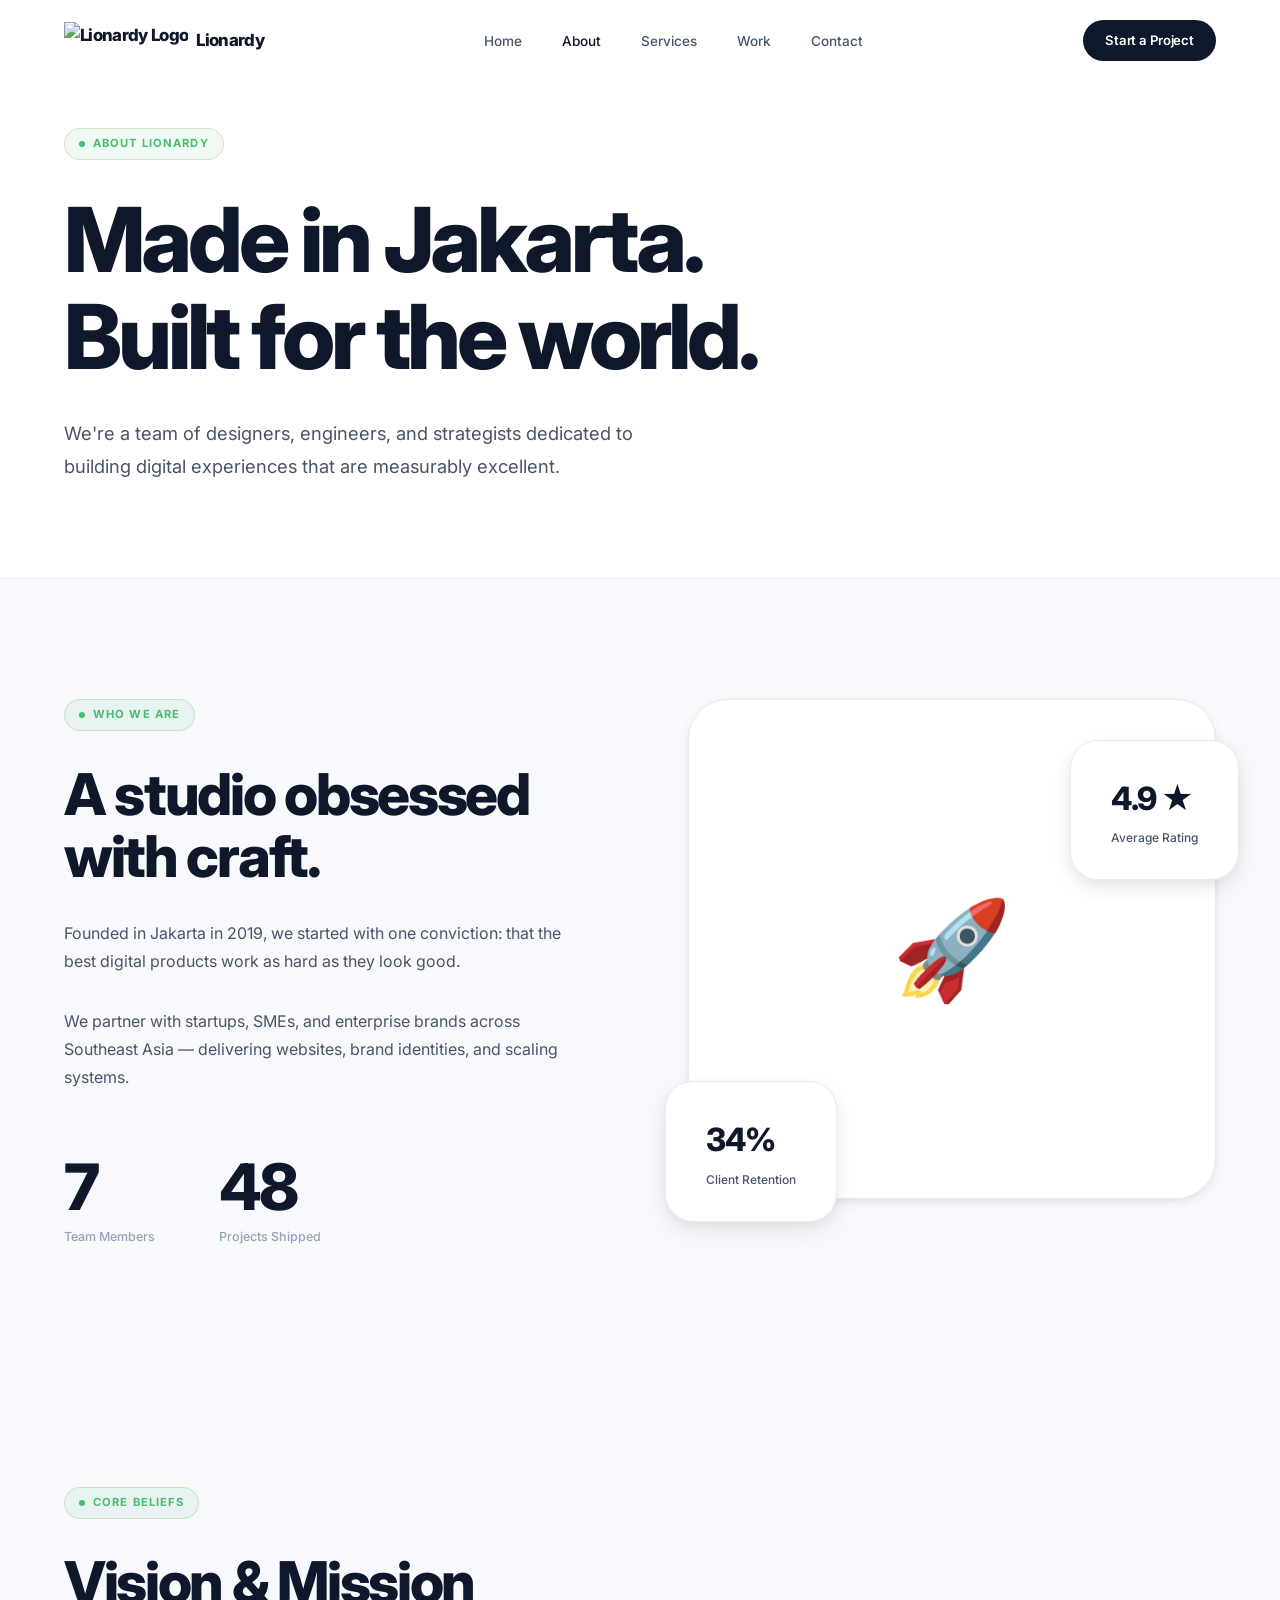
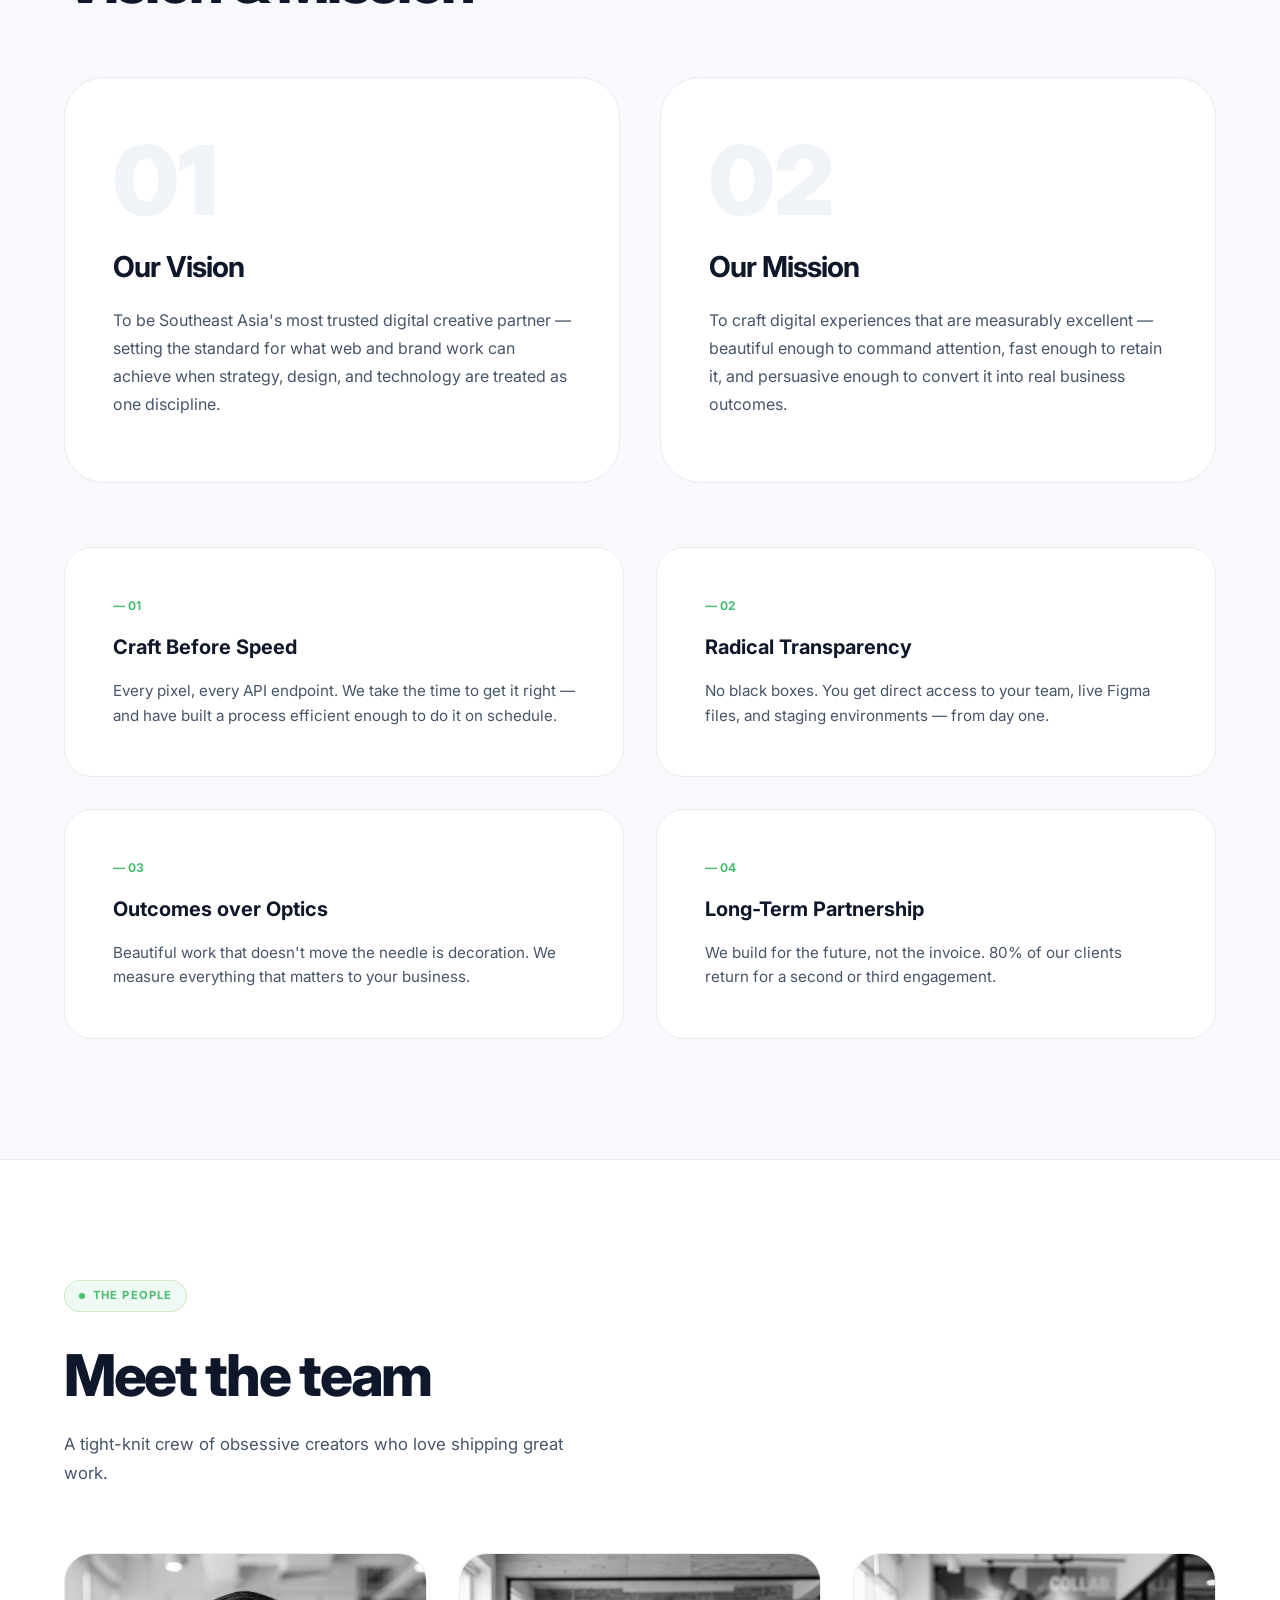
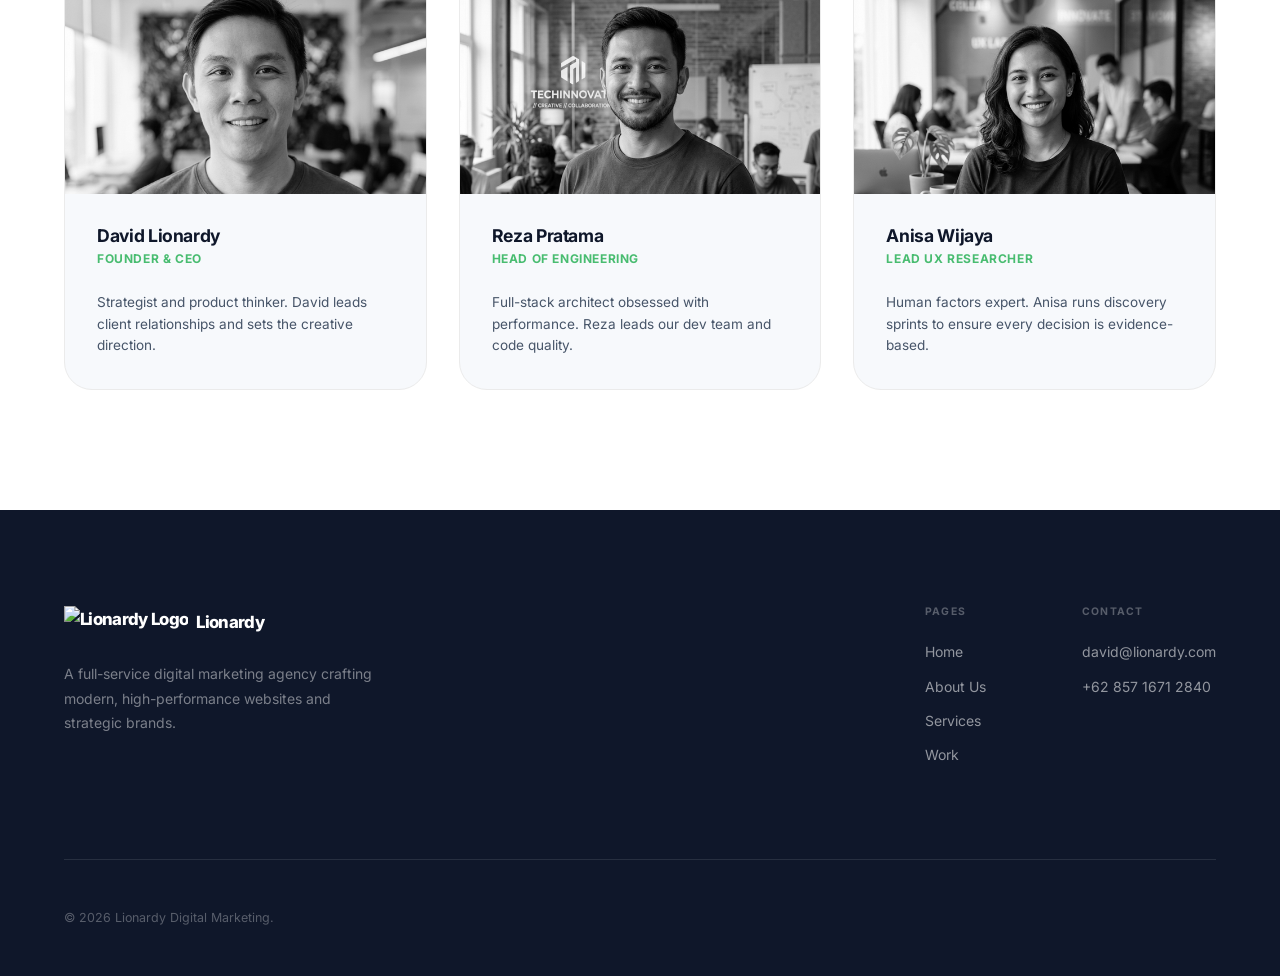
==== about.html @ db2c6b6b "Update brand logo and site color scheme to teal/green" ====
<!DOCTYPE html>
<html lang="en">
<head>
  <meta charset="UTF-8" />
  <meta name="viewport" content="width=device-width, initial-scale=1.0" />
  <title>About — Lionardy Digital Marketing</title>
  <meta name="description" content="Meet the Lionardy team — designers, developers, and strategists dedicated to building extraordinary digital experiences." />
  <link rel="stylesheet" href="css/style.css" />
  <link rel="stylesheet" href="css/animations.css" />
  <style>
    /* ── ABOUT HEADER ── */
    .about-hero { padding: var(--sp-16) 0 var(--sp-12); position: relative; background: var(--bg-0); border-bottom: 1px solid var(--border-100); }
    .about-hero h1 { max-width: 900px; }
    .about-hero p { margin-top: var(--sp-4); font-size: 1.15rem; max-width: 600px; line-height: 1.75; color: var(--text-500); }

    /* ── INTRO ── */
    .intro-grid {
      display: grid; grid-template-columns: 1fr 1fr; gap: var(--sp-12); align-items: start;
    }
    .intro-visual {
      position: relative; height: 500px; border-radius: var(--r-2xl);
      background: var(--bg-0); box-shadow: var(--shadow-sm); border: 1px solid var(--border-100);
      display: flex; align-items: center; justify-content: center; font-size: 6rem;
    }
    .intro-stat-chip {
      position: absolute; background: var(--bg-0); border: 1px solid var(--border-100);
      border-radius: var(--r-xl); padding: var(--sp-4) var(--sp-5); box-shadow: var(--shadow-md);
    }
    .intro-stat-chip:first-of-type { bottom: -24px; left: -24px; }
    .intro-stat-chip:last-of-type  { top: 40px; right: -24px; }
    .chip-num { font-size: 2rem; font-weight: 800; letter-spacing: -0.04em; color: var(--text-900); }
    .chip-label { font-size: 0.75rem; color: var(--text-500); font-weight: 500; margin-top: 4px; }

    /* ── MISSION/VISION ── */
    .mv-section { background: var(--bg-1); }
    .mv-pair { display: grid; grid-template-columns: 1fr 1fr; gap: var(--sp-5); margin-top: var(--sp-8); }
    .mv-card {
      padding: var(--sp-8) var(--sp-6); border-radius: var(--r-2xl);
      border: 1px solid var(--border-100); background: var(--bg-0);
      transition: box-shadow var(--t-med);
    }
    .mv-card:hover { box-shadow: var(--shadow-sm); }
    .mv-card-bg-num { font-size: 6rem; font-weight: 900; color: var(--bg-2); line-height: 0.8; margin-bottom: var(--sp-4); }
    .mv-card h3 { font-size: 1.8rem; margin-bottom: var(--sp-3); }
    .mv-card p { font-size: 1rem; color: var(--text-500); }

    /* ── VALUES ── */
    .values-grid { display: grid; grid-template-columns: repeat(2, 1fr); gap: var(--sp-4); margin-top: var(--sp-8); }
    .value-card {
      padding: var(--sp-6); border-radius: var(--r-xl);
      background: var(--bg-0); border: 1px solid var(--border-100);
      transition: all var(--t-med);
    }
    .value-card:hover { border-color: var(--accent); box-shadow: var(--shadow-sm); }
    .value-num { font-size: 0.75rem; font-weight: 700; color: var(--accent); margin-bottom: var(--sp-2); }
    .value-title { font-size: 1.25rem; font-weight: 700; margin-bottom: var(--sp-2); }
    .value-desc { font-size: 0.95rem; color: var(--text-500); line-height: 1.6; }

    /* ── TEAM ── */
    .team-section { background: var(--bg-0); border-top: 1px solid var(--border-100); }
    .team-grid { display: grid; grid-template-columns: repeat(3, 1fr); gap: var(--sp-4); margin-top: var(--sp-8); }
    .team-card {
      border-radius: var(--r-xl); background: var(--bg-1);
      border: 1px solid var(--border-100); overflow: hidden;
      transition: all var(--t-med);
    }
    .team-card:hover { border-color: var(--border-200); transform: translateY(-4px); box-shadow: var(--shadow-sm); }
    .team-photo {
      height: 240px; display: flex; align-items: center; justify-content: center;
      font-size: 4rem; background: var(--bg-2); position: relative; overflow: hidden;
    }
    .team-photo img {
      width: 100%; height: 100%; object-fit: cover; object-position: center top; transition: transform var(--t-slow), filter var(--t-slow);
      filter: grayscale(100%);
    }
    .team-card:hover .team-photo img { transform: scale(1.05); filter: grayscale(0%); }
    .team-card-body { padding: var(--sp-4); }
    .team-card-body h4 { font-size: 1.1rem; margin-bottom: 4px; }
    .team-role { font-size: 0.75rem; color: var(--accent); font-weight: 700; text-transform: uppercase; margin-bottom: var(--sp-3); letter-spacing: 0.05em; }
    .team-card-body p { font-size: 0.85rem; color: var(--text-500); line-height: 1.6; }

    @media (max-width: 1024px) {
      .team-grid { grid-template-columns: repeat(2, 1fr); }
      .intro-grid { grid-template-columns: 1fr; }
      .intro-visual { height: 380px; margin-top: var(--sp-8); }
    }
    @media (max-width: 900px) {
      .mv-pair { grid-template-columns: 1fr; }
      .values-grid { grid-template-columns: 1fr; }
    }
    @media (max-width: 640px) {
      .team-grid { grid-template-columns: 1fr; }
    }
  </style>
</head>
<body>
  <div id="cursor" aria-hidden="true"></div>
  <div id="cursor-trail" aria-hidden="true"></div>
  <div id="scroll-progress" aria-hidden="true"></div>

  <nav id="nav">
    <div class="container">
      <div class="nav-inner">
        <a href="index.html" class="nav-logo"><img src="img/logo.png" alt="Lionardy Logo" class="logo-img"> Lionardy</a>
        <ul class="nav-links">
          <li><a href="index.html">Home</a></li>
          <li><a href="about.html">About</a></li>
          <li><a href="services.html">Services</a></li>
          <li><a href="portfolio.html">Work</a></li>
          <li><a href="contact.html">Contact</a></li>
        </ul>
        <a href="contact.html" class="btn-nav magnetic">Start a Project</a>
        <button class="nav-toggle" aria-label="Menu" aria-expanded="false"><span></span><span></span><span></span></button>
      </div>
    </div>
  </nav>
  <div class="nav-mobile">
    <a href="index.html">Home</a><a href="about.html">About</a><a href="services.html">Services</a><a href="portfolio.html">Work</a><a href="contact.html">Contact</a>
  </div>

  <main>
    <header class="about-hero">
      <div class="container">
        <div class="label-chip reveal"><span class="dot"></span> About Lionardy</div>
        <h1 class="reveal d1">Made in Jakarta.<br>Built for the world.</h1>
        <p class="reveal d2">We're a team of designers, engineers, and strategists dedicated to building digital experiences that are measurably excellent.</p>
      </div>
    </header>

    <section>
      <div class="container">
        <div class="intro-grid">
          <div class="reveal-left">
            <div class="label-chip"><span class="dot"></span> Who We Are</div>
            <h2>A studio obsessed with craft.</h2>
            <p style="margin-top:var(--sp-4);margin-bottom:var(--sp-4);color:var(--text-500)">Founded in Jakarta in 2019, we started with one conviction: that the best digital products work as hard as they look good.</p>
            <p style="margin-bottom:var(--sp-4);color:var(--text-500)">We partner with startups, SMEs, and enterprise brands across Southeast Asia — delivering websites, brand identities, and scaling systems.</p>
            <div class="stats-row" style="margin-top:var(--sp-8);display:flex;gap:var(--sp-8);">
              <div>
                <div class="stat-number" data-target="20">0</div>
                <div class="stat-label">Team Members</div>
              </div>
              <div>
                <div class="stat-number" data-target="140">0</div>
                <div class="stat-label">Projects Shipped</div>
              </div>
            </div>
          </div>
          <div class="intro-visual reveal-right d1">
            🚀
            <div class="intro-stat-chip">
              <div class="chip-num" data-target="98" data-suffix="%">0%</div>
              <div class="chip-label">Client Retention</div>
            </div>
            <div class="intro-stat-chip">
              <div class="chip-num">4.9 ★</div>
              <div class="chip-label">Average Rating</div>
            </div>
          </div>
        </div>
      </div>
    </section>

    <!-- MISSION / VISION -->
    <section class="mv-section">
      <div class="container">
        <div class="label-chip reveal"><span class="dot"></span> Core Beliefs</div>
        <h2 class="reveal d1">Vision &amp; Mission</h2>
        <div class="mv-pair">
          <div class="mv-card reveal d2">
            <div class="mv-card-bg-num">01</div>
            <h3>Our Vision</h3>
            <p>To be Southeast Asia's most trusted digital creative partner — setting the standard for what web and brand work can achieve when strategy, design, and technology are treated as one discipline.</p>
          </div>
          <div class="mv-card reveal d3">
            <div class="mv-card-bg-num">02</div>
            <h3>Our Mission</h3>
            <p>To craft digital experiences that are measurably excellent — beautiful enough to command attention, fast enough to retain it, and persuasive enough to convert it into real business outcomes.</p>
          </div>
        </div>
        
        <div class="values-grid">
          <div class="value-card reveal d1">
            <div class="value-num">— 01</div>
            <div class="value-title">Craft Before Speed</div>
            <p class="value-desc">Every pixel, every API endpoint. We take the time to get it right — and have built a process efficient enough to do it on schedule.</p>
          </div>
          <div class="value-card reveal d2">
            <div class="value-num">— 02</div>
            <div class="value-title">Radical Transparency</div>
            <p class="value-desc">No black boxes. You get direct access to your team, live Figma files, and staging environments — from day one.</p>
          </div>
          <div class="value-card reveal d3">
            <div class="value-num">— 03</div>
            <div class="value-title">Outcomes over Optics</div>
            <p class="value-desc">Beautiful work that doesn't move the needle is decoration. We measure everything that matters to your business.</p>
          </div>
          <div class="value-card reveal d4">
            <div class="value-num">— 04</div>
            <div class="value-title">Long-Term Partnership</div>
            <p class="value-desc">We build for the future, not the invoice. 80% of our clients return for a second or third engagement.</p>
          </div>
        </div>
      </div>
    </section>

    <!-- TEAM -->
    <section class="team-section">
      <div class="container">
        <div class="label-chip reveal"><span class="dot"></span> The People</div>
        <h2 class="reveal d1">Meet the team</h2>
        <p class="section-sub reveal d2">A tight-knit crew of obsessive creators who love shipping great work.</p>
        <div class="team-grid">
          <article class="team-card reveal d1">
            <div class="team-photo"><img src="img/david.png" alt="David Lionardy" loading="lazy"></div>
            <div class="team-card-body">
              <h4>David Lionardy</h4>
              <div class="team-role">Founder &amp; CEO</div>
              <p>Strategist and product thinker. David leads client relationships and sets the creative direction.</p>
            </div>
          </article>
          <article class="team-card reveal d2">
            <div class="team-photo"><img src="img/reza.png" alt="Reza Pratama" loading="lazy"></div>
            <div class="team-card-body">
              <h4>Reza Pratama</h4>
              <div class="team-role">Head of Engineering</div>
              <p>Full-stack architect obsessed with performance. Reza leads our dev team and code quality.</p>
            </div>
          </article>
          <article class="team-card reveal d3">
            <div class="team-photo"><img src="img/anisa.png" alt="Anisa Wijaya" loading="lazy"></div>
            <div class="team-card-body">
              <h4>Anisa Wijaya</h4>
              <div class="team-role">Lead UX Researcher</div>
              <p>Human factors expert. Anisa runs discovery sprints to ensure every decision is evidence-based.</p>
            </div>
          </article>
        </div>
      </div>
    </section>
  </main>

  <footer>
    <div class="container">
      <div class="footer-top">
        <div class="footer-brand">
          <a href="index.html" class="footer-logo"><img src="img/logo.png" alt="Lionardy Logo" class="logo-img"> Lionardy</a>
          <p>A full-service digital marketing agency crafting modern, high-performance websites and strategic brands.</p>
        </div>
        <div class="footer-links">
          <div class="footer-col">
            <h5>Pages</h5><a href="index.html">Home</a><a href="about.html">About Us</a><a href="services.html">Services</a><a href="portfolio.html">Work</a>
          </div>
          <div class="footer-col">
            <h5>Contact</h5><a href="mailto:david@lionardy.com">david@lionardy.com</a><a href="tel:+6285716712840">+62 857 1671 2840</a>
          </div>
        </div>
      </div>
      <div class="footer-bottom">
        <span>© 2026 Lionardy Digital Marketing.</span>
      </div>
    </div>
  </footer>
  <script src="js/main.js"></script>
</body>
</html>
---- css/style.css ----
/* =========================================
   LIONARDY DIGITAL MARKETING
   Light Premium Design System
   Inspired by Apple · Stripe · Awwwards
   ========================================= */

@import url('https://fonts.googleapis.com/css2?family=Inter:wght@300;400;500;600;700;800;900&display=swap');

/* ── Design Tokens ──────────────────────── */
:root {
  /* Backgrounds */
  --bg-0:          #ffffff;      
  --bg-1:          #f7f9fc;      /* Stripe subtle blue-gray off-white */
  --bg-2:          #f0f4f8;      
  --bg-3:          #e2e8f0;      

  /* Text */
  --text-900:      #0f172a;      /* Slate near-black */
  --text-700:      #334155;      
  --text-500:      #475569;      
  --text-300:      #94a3b8;

  /* Accent — Teal/Green */
  --accent:        #48bc70;      /* Green */
  --accent-alt:    #21bda1;      /* Teal for gradients */
  --accent-light:  #dcfce7;     
  --accent-dim:    rgba(72,188,112,0.08);
  --accent-glow:   rgba(72,188,112,0.18);
  --accent-btn:    #0f172a;      /* Primary buttons dark for minimal feel */

  /* Borders */
  --border-100:    #ebebeb;
  --border-200:    #d4d4d4;

  /* Shadows */
  --shadow-xs:   0 1px 3px rgba(0,0,0,0.06), 0 1px 2px rgba(0,0,0,0.04);
  --shadow-sm:   0 4px 12px rgba(0,0,0,0.06), 0 2px 4px rgba(0,0,0,0.04);
  --shadow-md:   0 8px 24px rgba(0,0,0,0.08), 0 4px 8px rgba(0,0,0,0.04);
  --shadow-lg:   0 20px 48px rgba(0,0,0,0.10), 0 8px 16px rgba(0,0,0,0.05);
  --shadow-xl:   0 32px 80px rgba(0,0,0,0.12), 0 12px 24px rgba(0,0,0,0.06);
  --shadow-card: var(--shadow-sm);
  --shadow-hover: var(--shadow-lg);

  /* Typography */
  --font: 'Inter', -apple-system, BlinkMacSystemFont, 'Segoe UI', sans-serif;

  /* Radius */
  --r-sm:   8px;
  --r-md:   14px;
  --r-lg:   20px;
  --r-xl:   28px;
  --r-2xl:  40px;
  --r-full: 999px;

  /* Easing */
  --ease-out: cubic-bezier(0.16, 1, 0.3, 1);
  --ease-io:  cubic-bezier(0.4, 0, 0.2, 1);

  /* Transitions */
  --t-fast: 0.18s var(--ease-io);
  --t-med:  0.36s var(--ease-out);
  --t-slow: 0.72s var(--ease-out);

  /* Layout */
  --max-w:       1280px;
  --section-py:  120px;
  --section-py-sm: 72px;

  /* 8px spacing scale */
  --sp-1:  8px;
  --sp-2:  16px;
  --sp-3:  24px;
  --sp-4:  32px;
  --sp-5:  40px;
  --sp-6:  48px;
  --sp-8:  64px;
  --sp-10: 80px;
  --sp-12: 96px;
  --sp-16: 128px;
}

/* ── Reset ──────────────────────────────── */
*, *::before, *::after { box-sizing: border-box; margin: 0; padding: 0; }
html { scroll-behavior: smooth; }
body {
  background: var(--bg-1);
  color: var(--text-900);
  font-family: var(--font);
  font-size: 16px;
  line-height: 1.6;
  overflow-x: hidden;
  -webkit-font-smoothing: antialiased;
  cursor: none;
}
a    { text-decoration: none; color: inherit; }
ul   { list-style: none; }
img  { max-width: 100%; display: block; }
button { cursor: none; border: none; background: none; font-family: inherit; }
input, textarea, select { font-family: inherit; }

/* ── Custom Cursor ──────────────────────── */
#cursor {
  position: fixed;
  width: 8px; height: 8px;
  background: var(--accent);
  border-radius: 50%;
  pointer-events: none;
  z-index: 9999;
  transform: translate(-50%,-50%);
  transition: width .25s var(--ease-out), height .25s var(--ease-out), opacity .2s;
  top: 0; left: 0;
  opacity: 0;
}
#cursor-trail {
  position: fixed;
  width: 36px; height: 36px;
  border: 1.5px solid rgba(90,138,0,0.4);
  border-radius: 50%;
  pointer-events: none;
  z-index: 9998;
  transform: translate(-50%,-50%);
  transition: width .38s var(--ease-out), height .38s var(--ease-out), opacity .2s;
  top: 0; left: 0;
  opacity: 0;
}
body.cursor-active #cursor,
body.cursor-active #cursor-trail { opacity: 1; }
body.cursor-hover #cursor { width: 12px; height: 12px; }
body.cursor-hover #cursor-trail { width: 60px; height: 60px; border-color: rgba(90,138,0,0.2); }

/* ── Typography ─────────────────────────── */
h1, h2, h3, h4, h5 {
  font-family: var(--font);
  color: var(--text-900);
  font-weight: 700;
  line-height: 1.08;
  letter-spacing: -0.03em;
}
h1 { font-size: clamp(2.8rem, 7vw, 6.5rem); font-weight: 800; letter-spacing: -0.045em; }
h2 { font-size: clamp(2rem, 4.5vw, 4rem);   font-weight: 800; letter-spacing: -0.04em;  }
h3 { font-size: clamp(1.25rem, 2.5vw, 1.9rem); letter-spacing: -0.03em; }
h4 { font-size: 1.1rem; letter-spacing: -0.02em; }
p  { color: var(--text-500); line-height: 1.75; }

/* ── Container ──────────────────────────── */
.container {
  max-width: var(--max-w);
  margin: 0 auto;
  padding: 0 var(--sp-8);
}
@media (max-width: 1024px) { .container { padding: 0 var(--sp-5); } }
@media (max-width: 640px)  { .container { padding: 0 var(--sp-3); } }

/* ── Section ────────────────────────────── */
section { padding: var(--section-py) 0; position: relative; }

/* Label chip */
.label-chip {
  display: inline-flex;
  align-items: center;
  gap: var(--sp-1);
  padding: 6px 14px;
  background: var(--accent-dim);
  border: 1px solid rgba(90,138,0,0.18);
  border-radius: var(--r-full);
  font-size: 0.7rem;
  font-weight: 700;
  letter-spacing: 0.1em;
  text-transform: uppercase;
  color: var(--accent);
  margin-bottom: var(--sp-4);
}
.label-chip .dot {
  width: 6px; height: 6px; border-radius: 50%;
  background: var(--accent); flex-shrink: 0;
}

/* Section subtitles */
.section-sub {
  color: var(--text-500);
  font-size: 1.05rem;
  line-height: 1.75;
  max-width: 520px;
  margin-top: var(--sp-3);
  margin-bottom: var(--sp-8);
}

/* =========================================
   NAV
   ========================================= */
#nav {
  position: fixed;
  top: 0; left: 0; right: 0;
  z-index: 1000;
  padding: 20px 0;
  transition: padding var(--t-med), background var(--t-med), box-shadow var(--t-med);
}
#nav.scrolled {
  padding: 12px 0;
  background: rgba(246,246,244,0.92);
  backdrop-filter: blur(20px) saturate(180%);
  -webkit-backdrop-filter: blur(20px) saturate(180%);
  box-shadow: 0 1px 0 var(--border-100), var(--shadow-xs);
}
.nav-inner {
  display: flex;
  align-items: center;
  justify-content: space-between;
}
.nav-logo {
  display: flex;
  align-items: center;
  gap: var(--sp-1);
  font-size: 1.05rem;
  font-weight: 800;
  letter-spacing: -0.04em;
  color: var(--text-900);
  white-space: nowrap;
}
.nav-logo .logo-img {
  height: 38px;
  width: auto;
  object-fit: contain;
  flex-shrink: 0;
}
.nav-links {
  display: flex;
  align-items: center;
  gap: var(--sp-5);
}
.nav-links a {
  font-size: 0.85rem;
  font-weight: 500;
  color: var(--text-500);
  letter-spacing: 0;
  transition: color var(--t-fast);
}
.nav-links a:hover, .nav-links a.active { color: var(--text-900); }
.btn-nav {
  display: inline-flex;
  align-items: center;
  gap: var(--sp-1);
  padding: 10px 22px;
  background: var(--text-900);
  color: var(--bg-0);
  border-radius: var(--r-full);
  font-size: 0.82rem;
  font-weight: 600;
  letter-spacing: -0.01em;
  transition: background var(--t-fast), transform var(--t-med), box-shadow var(--t-med);
}
.btn-nav:hover {
  background: var(--accent);
  transform: translateY(-1px);
  box-shadow: 0 4px 16px rgba(90,138,0,0.25);
}

/* Hamburger */
.nav-toggle {
  display: none;
  flex-direction: column;
  gap: 5px;
  padding: 4px;
  z-index: 1001;
}
.nav-toggle span {
  display: block; width: 22px; height: 1.5px;
  background: var(--text-900); border-radius: 2px;
  transition: all var(--t-med); transform-origin: center;
}
.nav-toggle.active span:nth-child(1) { transform: translateY(6.5px) rotate(45deg); }
.nav-toggle.active span:nth-child(2) { opacity: 0; }
.nav-toggle.active span:nth-child(3) { transform: translateY(-6.5px) rotate(-45deg); }

/* Mobile Nav */
.nav-mobile {
  position: fixed; inset: 0;
  background: var(--bg-0);
  z-index: 999;
  display: flex; flex-direction: column;
  align-items: flex-start; justify-content: center;
  padding: 0 var(--sp-6);
  gap: var(--sp-2);
  opacity: 0; pointer-events: none;
  transition: opacity var(--t-med);
}
.nav-mobile.open { opacity: 1; pointer-events: all; }
.nav-mobile a {
  font-size: clamp(2rem, 7vw, 3.5rem);
  font-weight: 800;
  letter-spacing: -0.04em;
  color: var(--border-200);
  transition: color var(--t-fast);
  line-height: 1.1;
}
.nav-mobile a:hover { color: var(--accent); }

@media (max-width: 900px) {
  .nav-links, .btn-nav { display: none; }
  .nav-toggle { display: flex; }
}

/* =========================================
   BUTTONS
   ========================================= */
.btn {
  display: inline-flex;
  align-items: center;
  gap: 10px;
  padding: 15px 32px;
  border-radius: var(--r-full);
  font-size: 0.88rem;
  font-weight: 600;
  letter-spacing: -0.01em;
  transition: all var(--t-med);
  white-space: nowrap;
}
.btn-primary {
  background: var(--text-900);
  color: #fff;
  box-shadow: var(--shadow-sm);
}
.btn-primary:hover {
  background: #000;
  transform: translateY(-2px);
  box-shadow: 0 8px 24px rgba(15,23,42,0.2);
}
.btn-dark {
  background: var(--accent);
  color: var(--bg-0);
}
.btn-dark:hover {
  background: var(--accent-alt);
  transform: translateY(-2px);
  box-shadow: 0 8px 24px rgba(99,102,241,0.25);
}
.btn-ghost {
  border: 1.5px solid var(--border-200);
  color: var(--text-700);
  background: var(--bg-0);
}
.btn-ghost:hover {
  border-color: var(--text-900);
  color: var(--text-900);
  transform: translateY(-2px);
  box-shadow: var(--shadow-sm);
}
/* Arrow link */
.link-arrow {
  display: inline-flex;
  align-items: center;
  gap: 10px;
  font-size: 0.85rem;
  font-weight: 600;
  color: var(--text-700);
  letter-spacing: -0.01em;
  transition: gap var(--t-med), color var(--t-fast);
}
.link-arrow:hover { color: var(--accent); gap: 16px; }
.link-arrow .arr {
  width: 34px; height: 34px; border-radius: 50%;
  border: 1.5px solid var(--border-200);
  display: flex; align-items: center; justify-content: center;
  font-size: 0.9rem;
  transition: all var(--t-med);
}
.link-arrow:hover .arr {
  background: var(--accent);
  border-color: var(--accent);
  color: #fff;
}

/* =========================================
   CARDS
   ========================================= */
.card {
  background: var(--bg-0);
  border: 1px solid var(--border-100);
  border-radius: var(--r-xl);
  box-shadow: var(--shadow-card);
  transition: transform var(--t-med), box-shadow var(--t-med), border-color var(--t-fast);
}
.card:hover {
  transform: translateY(-4px);
  box-shadow: var(--shadow-hover);
  border-color: var(--border-200);
}

/* =========================================
   TAGS
   ========================================= */
.tag {
  display: inline-block;
  padding: 4px 10px;
  background: var(--bg-2);
  border: 1px solid var(--border-100);
  border-radius: var(--r-full);
  font-size: 0.68rem;
  font-weight: 600;
  color: var(--text-500);
  letter-spacing: 0.04em;
  text-transform: uppercase;
}
.tag-accent {
  background: var(--accent-dim);
  border-color: rgba(90,138,0,0.2);
  color: var(--accent);
}

/* =========================================
   STATS
   ========================================= */
.stat-number {
  font-size: clamp(2.2rem, 5vw, 4rem);
  font-weight: 800;
  letter-spacing: -0.05em;
  color: var(--text-900);
  line-height: 1;
}
.stat-label {
  font-size: 0.78rem;
  color: var(--text-300);
  margin-top: var(--sp-1);
  letter-spacing: 0;
  font-weight: 500;
}

/* =========================================
   REVEAL
   ========================================= */
.reveal {
  opacity: 0;
  transform: translateY(32px);
  transition: opacity 0.75s var(--ease-out), transform 0.75s var(--ease-out);
}
.reveal.visible { opacity: 1; transform: translateY(0); }
.reveal-left  { opacity: 0; transform: translateX(-40px); transition: opacity 0.75s var(--ease-out), transform 0.75s var(--ease-out); }
.reveal-right { opacity: 0; transform: translateX(40px);  transition: opacity 0.75s var(--ease-out), transform 0.75s var(--ease-out); }
.reveal-left.visible, .reveal-right.visible { opacity: 1; transform: translate(0); }
.reveal-scale { opacity: 0; transform: scale(0.93); transition: opacity 0.75s var(--ease-out), transform 0.75s var(--ease-out); }
.reveal-scale.visible { opacity: 1; transform: scale(1); }

/* Stagger */
.d1 { transition-delay: 0.08s; }
.d2 { transition-delay: 0.16s; }
.d3 { transition-delay: 0.26s; }
.d4 { transition-delay: 0.36s; }
.d5 { transition-delay: 0.46s; }
.d6 { transition-delay: 0.58s; }

/* =========================================
   FOOTER
   ========================================= */
footer {
  background: var(--text-900);
  color: #fff;
  padding: var(--sp-12) 0 var(--sp-6);
}
.footer-top {
  display: flex;
  align-items: flex-start;
  justify-content: space-between;
  gap: var(--sp-10);
  padding-bottom: var(--sp-10);
  border-bottom: 1px solid rgba(255,255,255,0.1);
  margin-bottom: var(--sp-6);
}
.footer-brand { max-width: 320px; }
.footer-logo {
  display: flex;
  align-items: center;
  gap: var(--sp-1);
  font-size: 1.05rem;
  font-weight: 800;
  letter-spacing: -0.04em;
  margin-bottom: var(--sp-3);
}
.footer-logo .logo-img { height: 32px; width: auto; }
.footer-brand p { font-size: 0.875rem; color: rgba(255,255,255,0.45); line-height: 1.75; }
.footer-links { display: flex; gap: var(--sp-12); flex-shrink: 0; }
.footer-col h5 {
  font-size: 0.65rem;
  font-weight: 700;
  letter-spacing: 0.12em;
  text-transform: uppercase;
  color: rgba(255,255,255,0.3);
  margin-bottom: var(--sp-3);
}
.footer-col a {
  display: block;
  color: rgba(255,255,255,0.55);
  font-size: 0.875rem;
  margin-bottom: 12px;
  transition: color var(--t-fast);
}
.footer-col a:hover { color: #fff; }
.footer-bottom {
  display: flex;
  align-items: center;
  justify-content: space-between;
  font-size: 0.78rem;
  color: rgba(255,255,255,0.3);
}
.social-links { display: flex; gap: var(--sp-1); }
.social-links a {
  width: 36px; height: 36px; border-radius: 50%;
  border: 1px solid rgba(255,255,255,0.12);
  display: flex; align-items: center; justify-content: center;
  font-size: 0.82rem;
  color: rgba(255,255,255,0.4);
  transition: all var(--t-med);
}
.social-links a:hover { border-color: var(--accent); color: var(--accent); }
@media (max-width: 1024px) { .footer-top { flex-direction: column; gap: var(--sp-6); } .footer-links { gap: var(--sp-8); } }
@media (max-width: 640px)  { .footer-links { flex-wrap: wrap; gap: var(--sp-6); } .footer-bottom { flex-direction: column; gap: var(--sp-2); text-align: center; } }

/* =========================================
   PAGE HERO (inner pages)
   ========================================= */
.page-hero {
  padding: 160px 0 80px;
  position: relative;
  background: var(--bg-0);
  border-bottom: 1px solid var(--border-100);
}
.page-hero p { margin-top: var(--sp-3); font-size: 1.1rem; max-width: 560px; color: var(--text-500); }

/* =========================================
   MARQUEE
   ========================================= */
.marquee-band {
  overflow: hidden;
  white-space: nowrap;
  padding: 20px 0;
  background: var(--text-900);
}
.marquee-inner {
  display: inline-flex;
  animation: marquee-go 36s linear infinite;
}
@keyframes marquee-go {
  from { transform: translateX(0); }
  to   { transform: translateX(-50%); }
}
.marquee-item {
  display: inline-flex;
  align-items: center;
  gap: var(--sp-3);
  padding: 0 var(--sp-6);
  font-size: 0.72rem;
  font-weight: 700;
  letter-spacing: 0.16em;
  text-transform: uppercase;
  color: rgba(255,255,255,0.45);
}
.marquee-item .dot { width: 4px; height: 4px; border-radius: 50%; background: var(--accent); opacity: 0.8; }

/* =========================================
   MISC
   ========================================= */
::-webkit-scrollbar { width: 4px; }
::-webkit-scrollbar-track { background: var(--bg-1); }
::-webkit-scrollbar-thumb { background: var(--border-200); border-radius: 2px; }
::selection { background: var(--accent-light); color: var(--accent-btn); }
#scroll-progress {
  position: fixed; top: 0; left: 0; height: 2px;
  background: var(--accent); z-index: 10000; width: 0%;
}
---- css/animations.css ----
/* =========================================
   LIONARDY
   Animations (Light Premium)
   Subtle, elegant, non-distracting
   ========================================= */

/* --- Gradient animations --- */
@keyframes grad-shift {
  0%, 100% { background-position: 0% 50%; }
  50%       { background-position: 100% 50%; }
}

/* --- Text reveal by line --- */
.line-reveal {
  overflow: hidden;
  display: block;
}
.line-reveal .line-inner {
  display: block;
  transform: translateY(105%);
  transition: transform 1s var(--ease-out);
}
.line-reveal.in .line-inner { transform: translateY(0); }

/* --- Number counter --- */
@keyframes counter-in {
  from { opacity: 0; transform: scale(0.9) translateY(10px); }
  to   { opacity: 1; transform: scale(1) translateY(0); }
}

/* --- 3D tilt (toned down) --- */
.tilt-card {
  transform-style: preserve-3d;
  will-change: transform;
}

/* --- Magnetic button --- */
.magnetic { display: inline-block; }

/* --- Scroll indicator --- */
@keyframes scrollDown {
  0%   { height: 0; opacity: 1; transform-origin: top; }
  50%  { height: 100%; opacity: 1; transform-origin: top; }
  51%  { height: 100%; opacity: 1; transform-origin: bottom; }
  100% { height: 0; opacity: 0; transform-origin: bottom; }
}

/* --- Fade up (subtle) --- */
@keyframes fade-up {
  from { opacity: 0; transform: translateY(20px); }
  to   { opacity: 1; transform: translateY(0); }
}

/* --- Shimmer skeleton (for loading states) --- */
@keyframes shimmer {
  0%   { background-position: -200% 0; }
  100% { background-position: 200% 0; }
}
.skeleton {
  background: linear-gradient(90deg, var(--bg-1) 25%, var(--bg-0) 50%, var(--bg-1) 75%);
  background-size: 200% 100%;
  animation: shimmer 1.5s infinite;
}

/* Remove heavy orbs/rings from dark mode */
.orb, .ring, .glimmer-btn::after { display: none !important; }
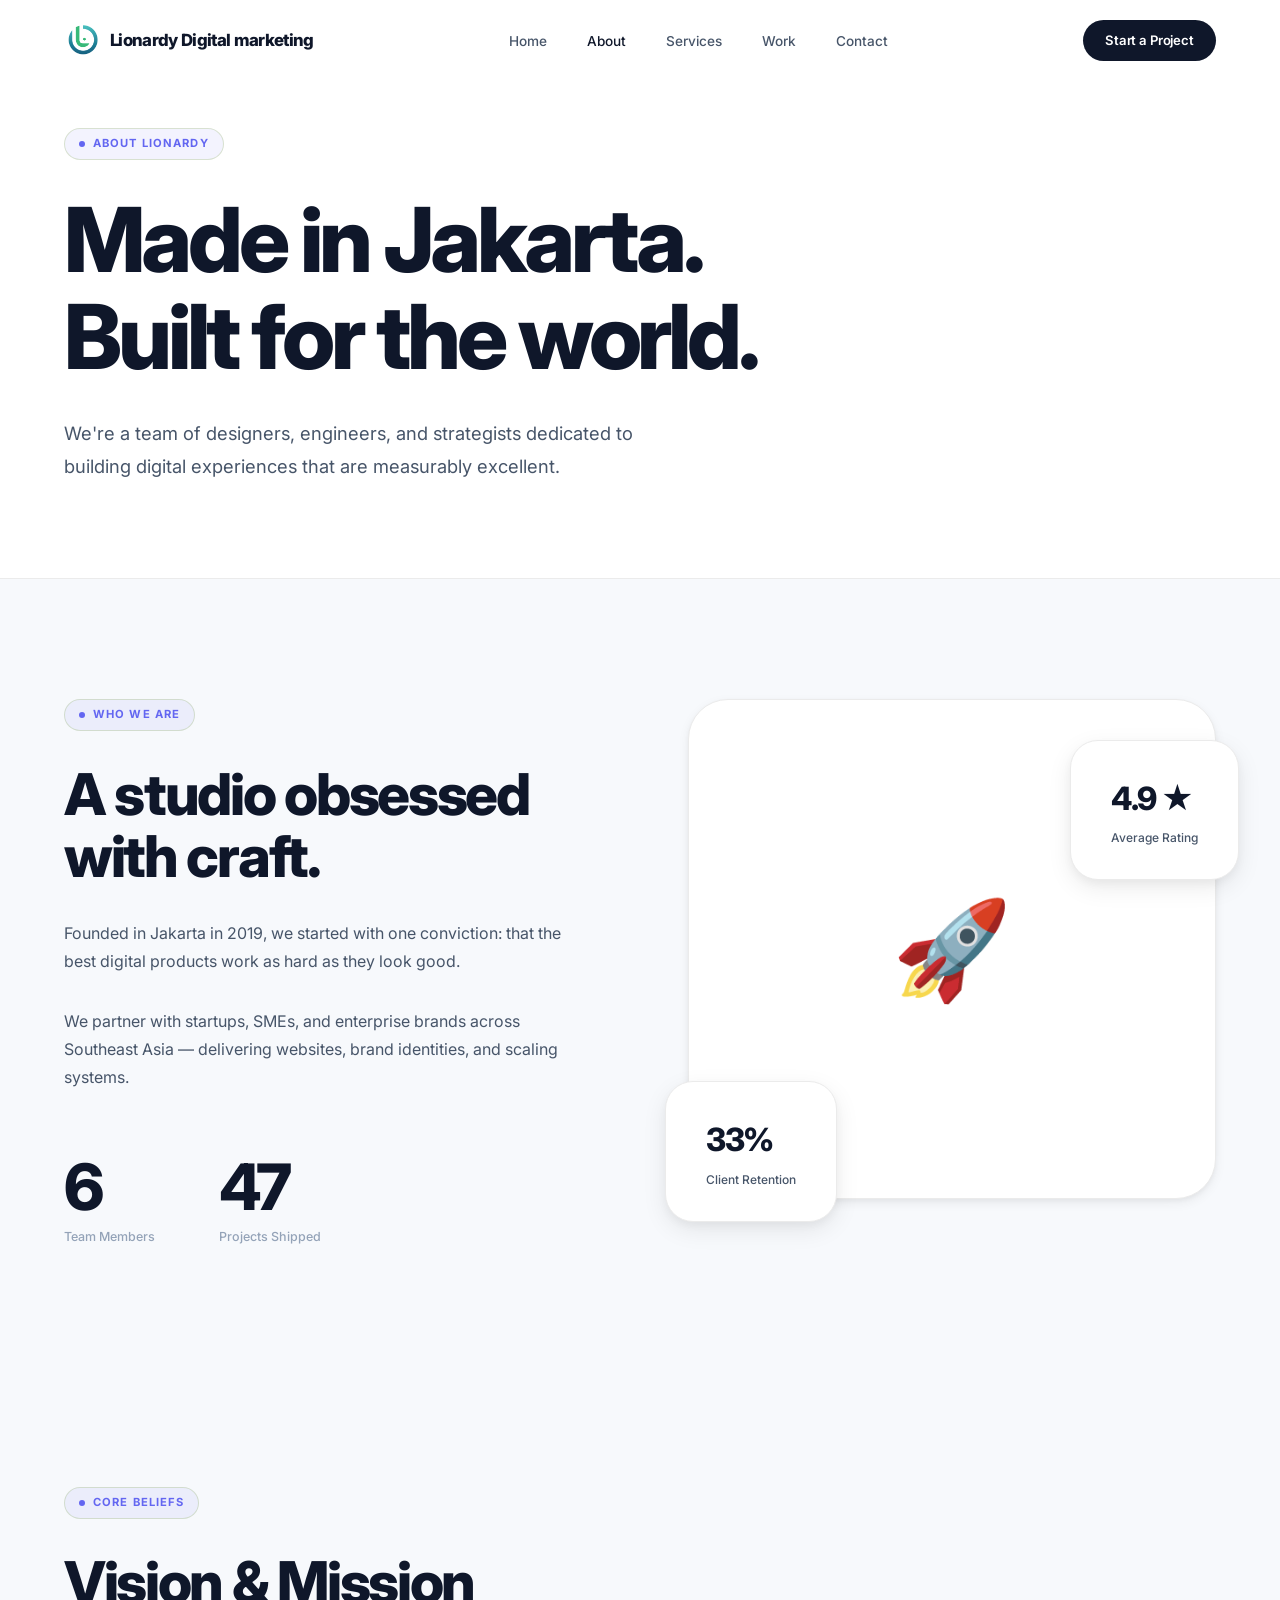
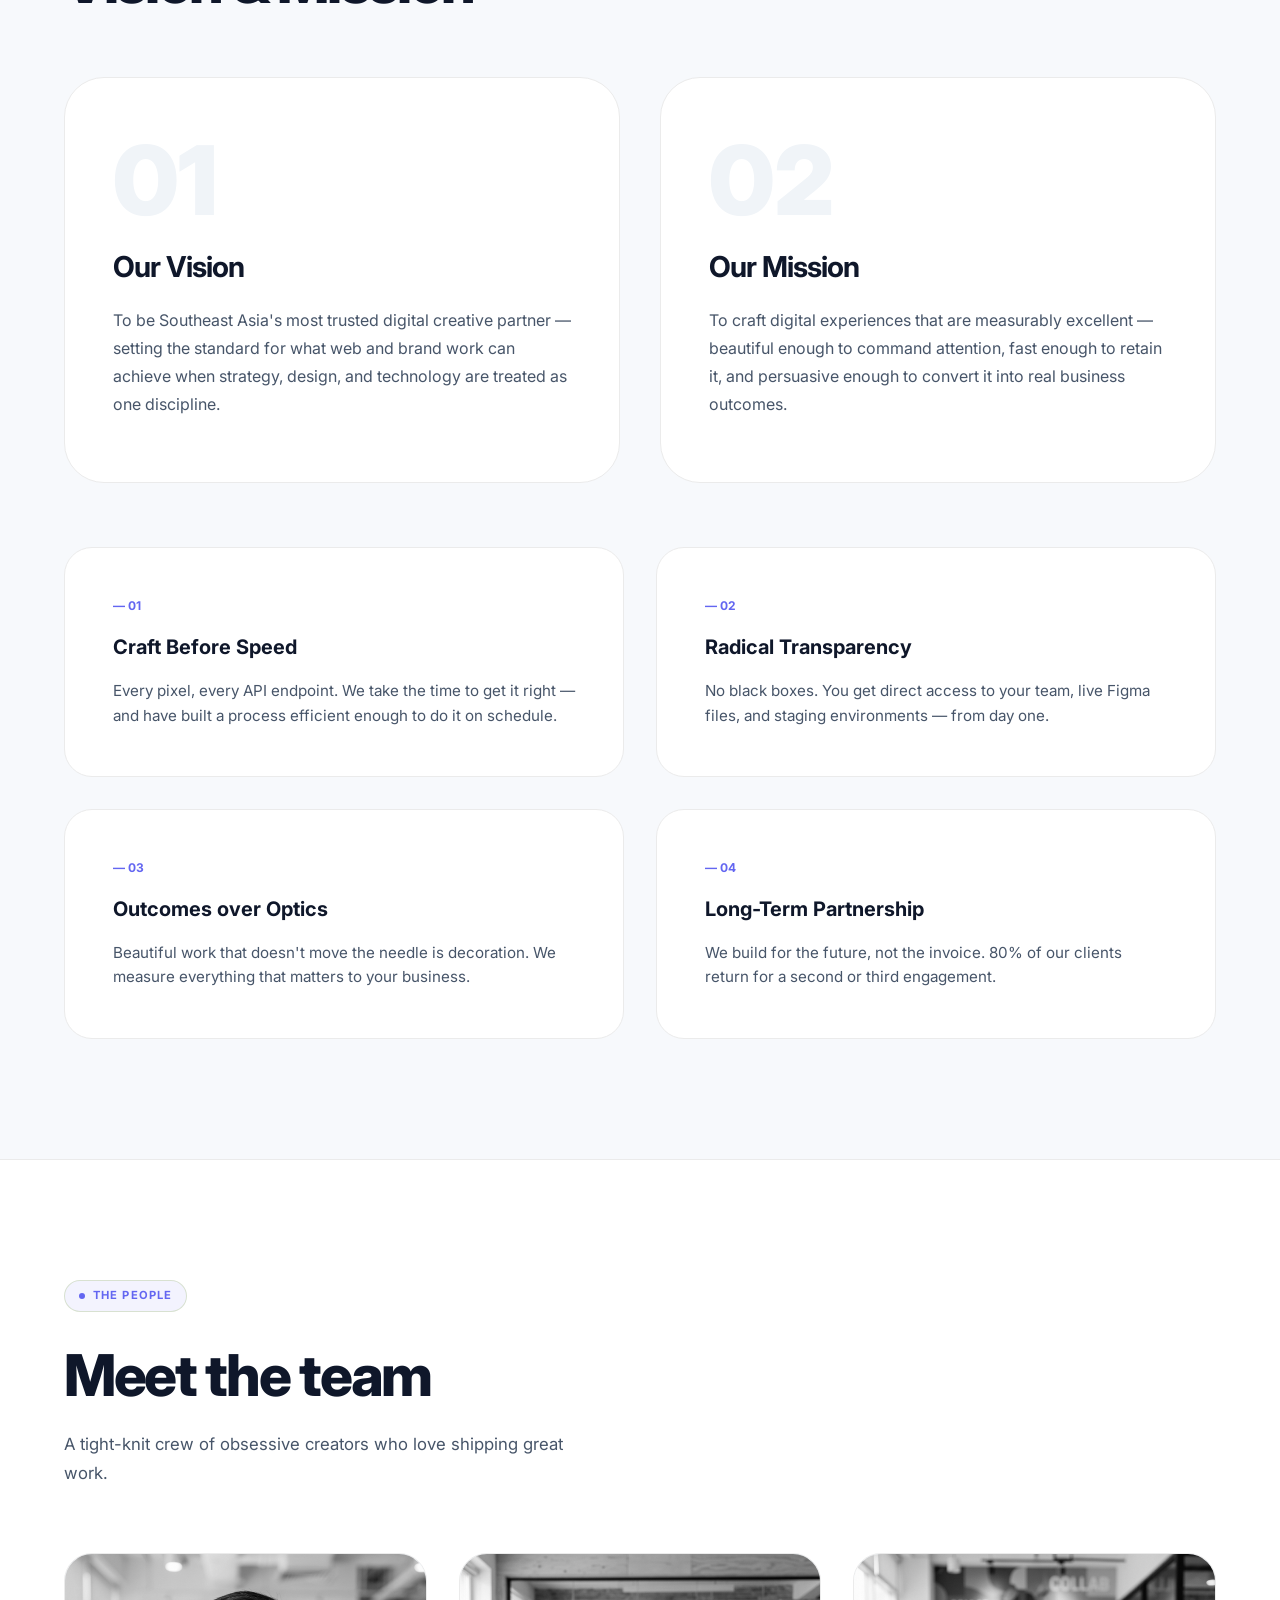
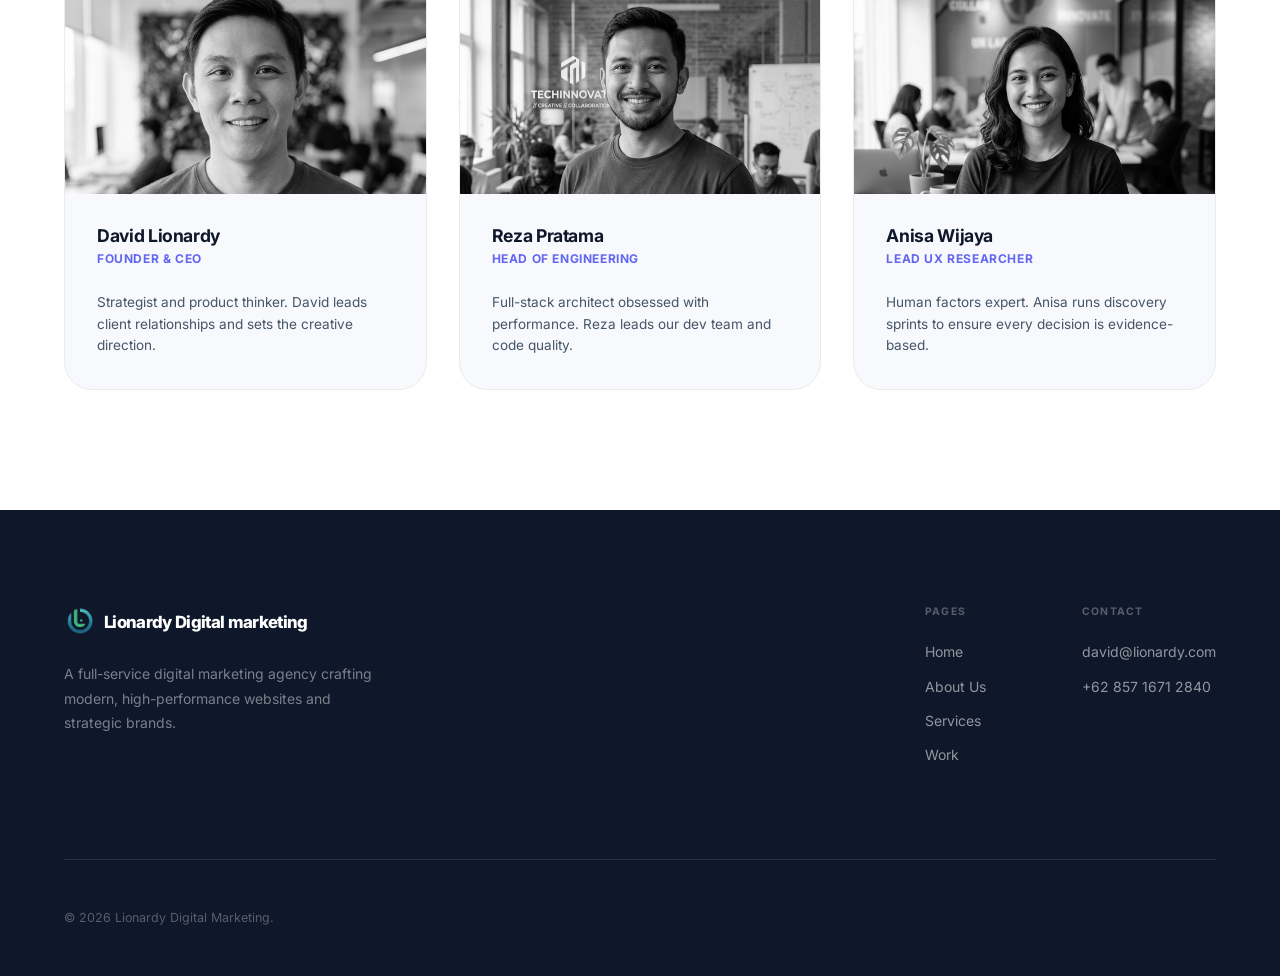
==== commit f58088b0: "Update header brand name to Lionardy Digital marketing" ====
--- a/about.html
+++ b/about.html
@@ -101,7 +101,7 @@
   <nav id="nav">
     <div class="container">
       <div class="nav-inner">
-        <a href="index.html" class="nav-logo"><img src="img/logo.png" alt="Lionardy Logo" class="logo-img"> Lionardy</a>
+        <a href="index.html" class="nav-logo"><img src="img/logo.png" alt="Lionardy Logo" class="logo-img"> Lionardy Digital marketing</a>
         <ul class="nav-links">
           <li><a href="index.html">Home</a></li>
           <li><a href="about.html">About</a></li>
@@ -244,7 +244,7 @@
     <div class="container">
       <div class="footer-top">
         <div class="footer-brand">
-          <a href="index.html" class="footer-logo"><img src="img/logo.png" alt="Lionardy Logo" class="logo-img"> Lionardy</a>
+          <a href="index.html" class="footer-logo"><img src="img/logo.png" alt="Lionardy Logo" class="logo-img"> Lionardy Digital marketing</a>
           <p>A full-service digital marketing agency crafting modern, high-performance websites and strategic brands.</p>
         </div>
         <div class="footer-links">
--- a/css/style.css
+++ b/css/style.css
@@ -20,12 +20,12 @@
   --text-500:      #475569;      
   --text-300:      #94a3b8;
 
-  /* Accent — Teal/Green */
-  --accent:        #48bc70;      /* Green */
-  --accent-alt:    #21bda1;      /* Teal for gradients */
-  --accent-light:  #dcfce7;     
-  --accent-dim:    rgba(72,188,112,0.08);
-  --accent-glow:   rgba(72,188,112,0.18);
+  /* Accent — Soft blue/purple */
+  --accent:        #6366f1;      /* Indigo */
+  --accent-alt:    #a855f7;      /* Purple for gradients */
+  --accent-light:  #e0e7ff;     
+  --accent-dim:    rgba(99,102,241,0.08);
+  --accent-glow:   rgba(99,102,241,0.18);
   --accent-btn:    #0f172a;      /* Primary buttons dark for minimal feel */
 
   /* Borders */
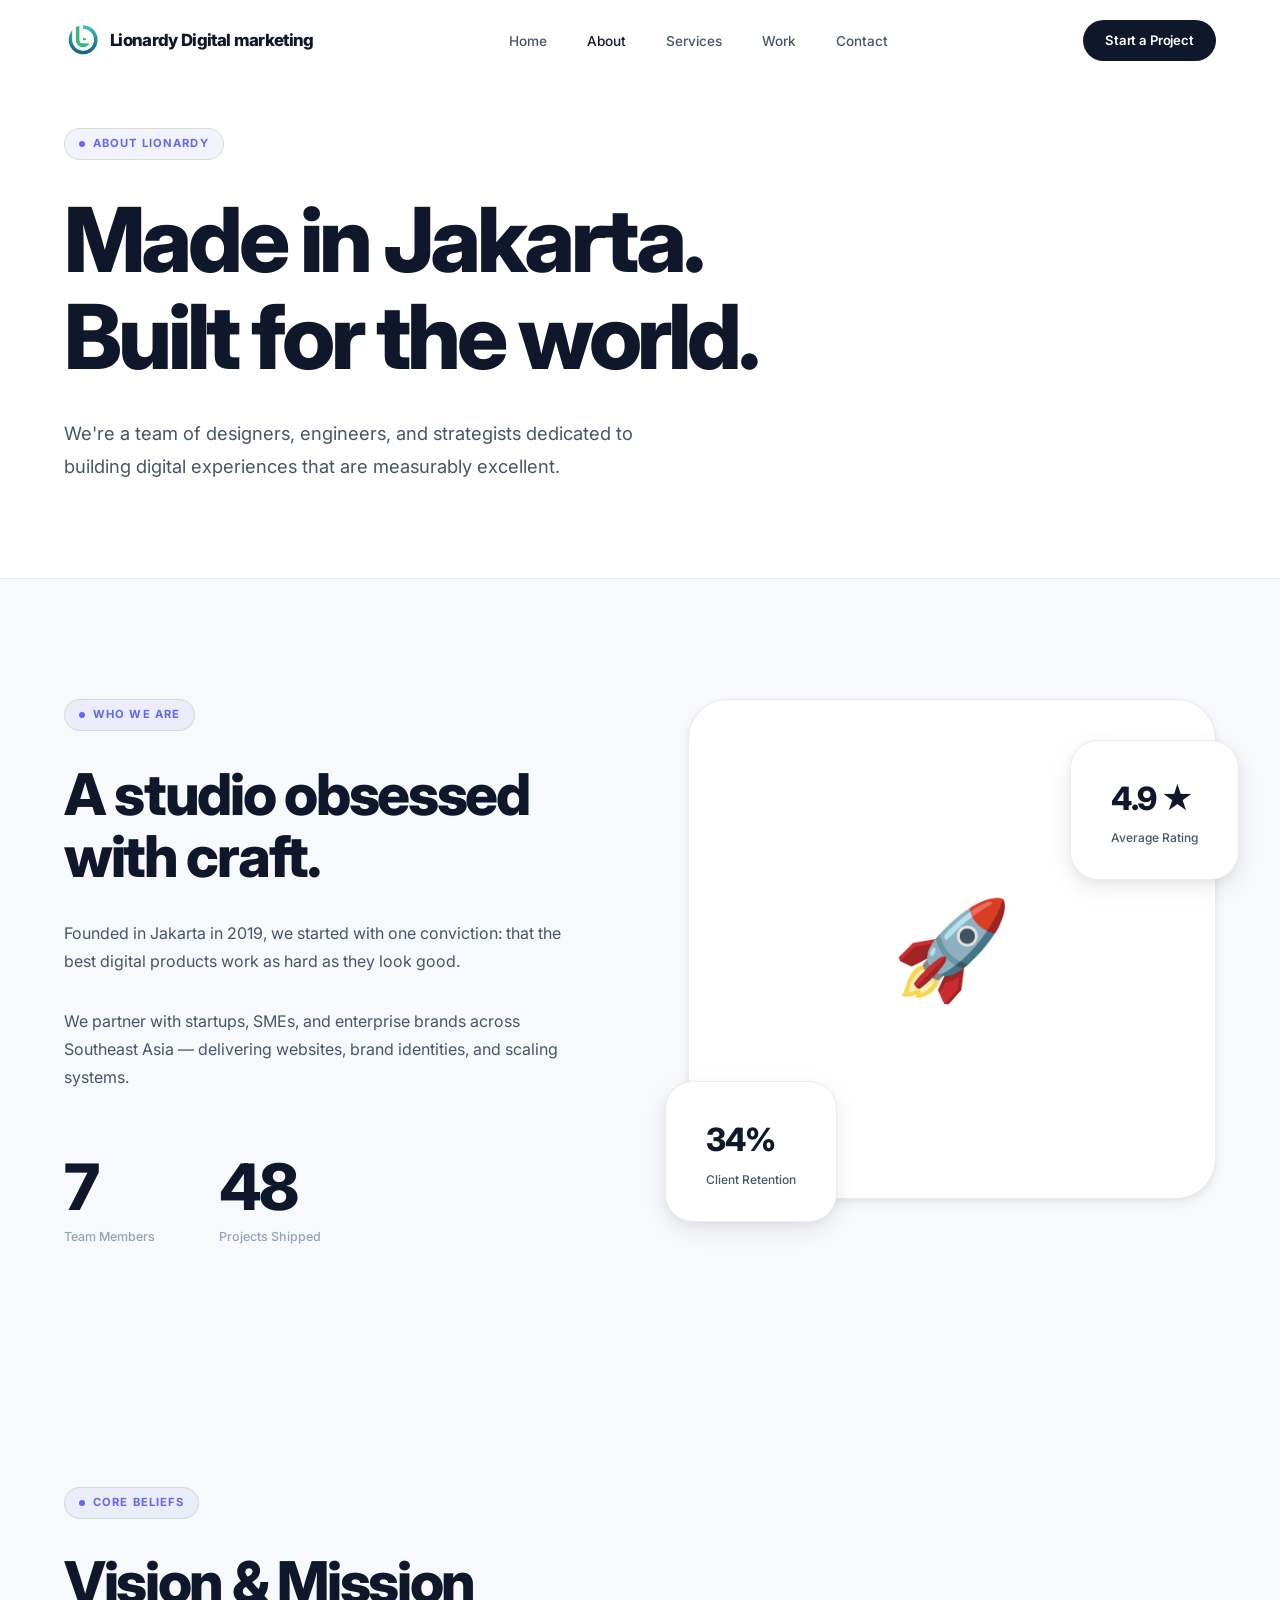
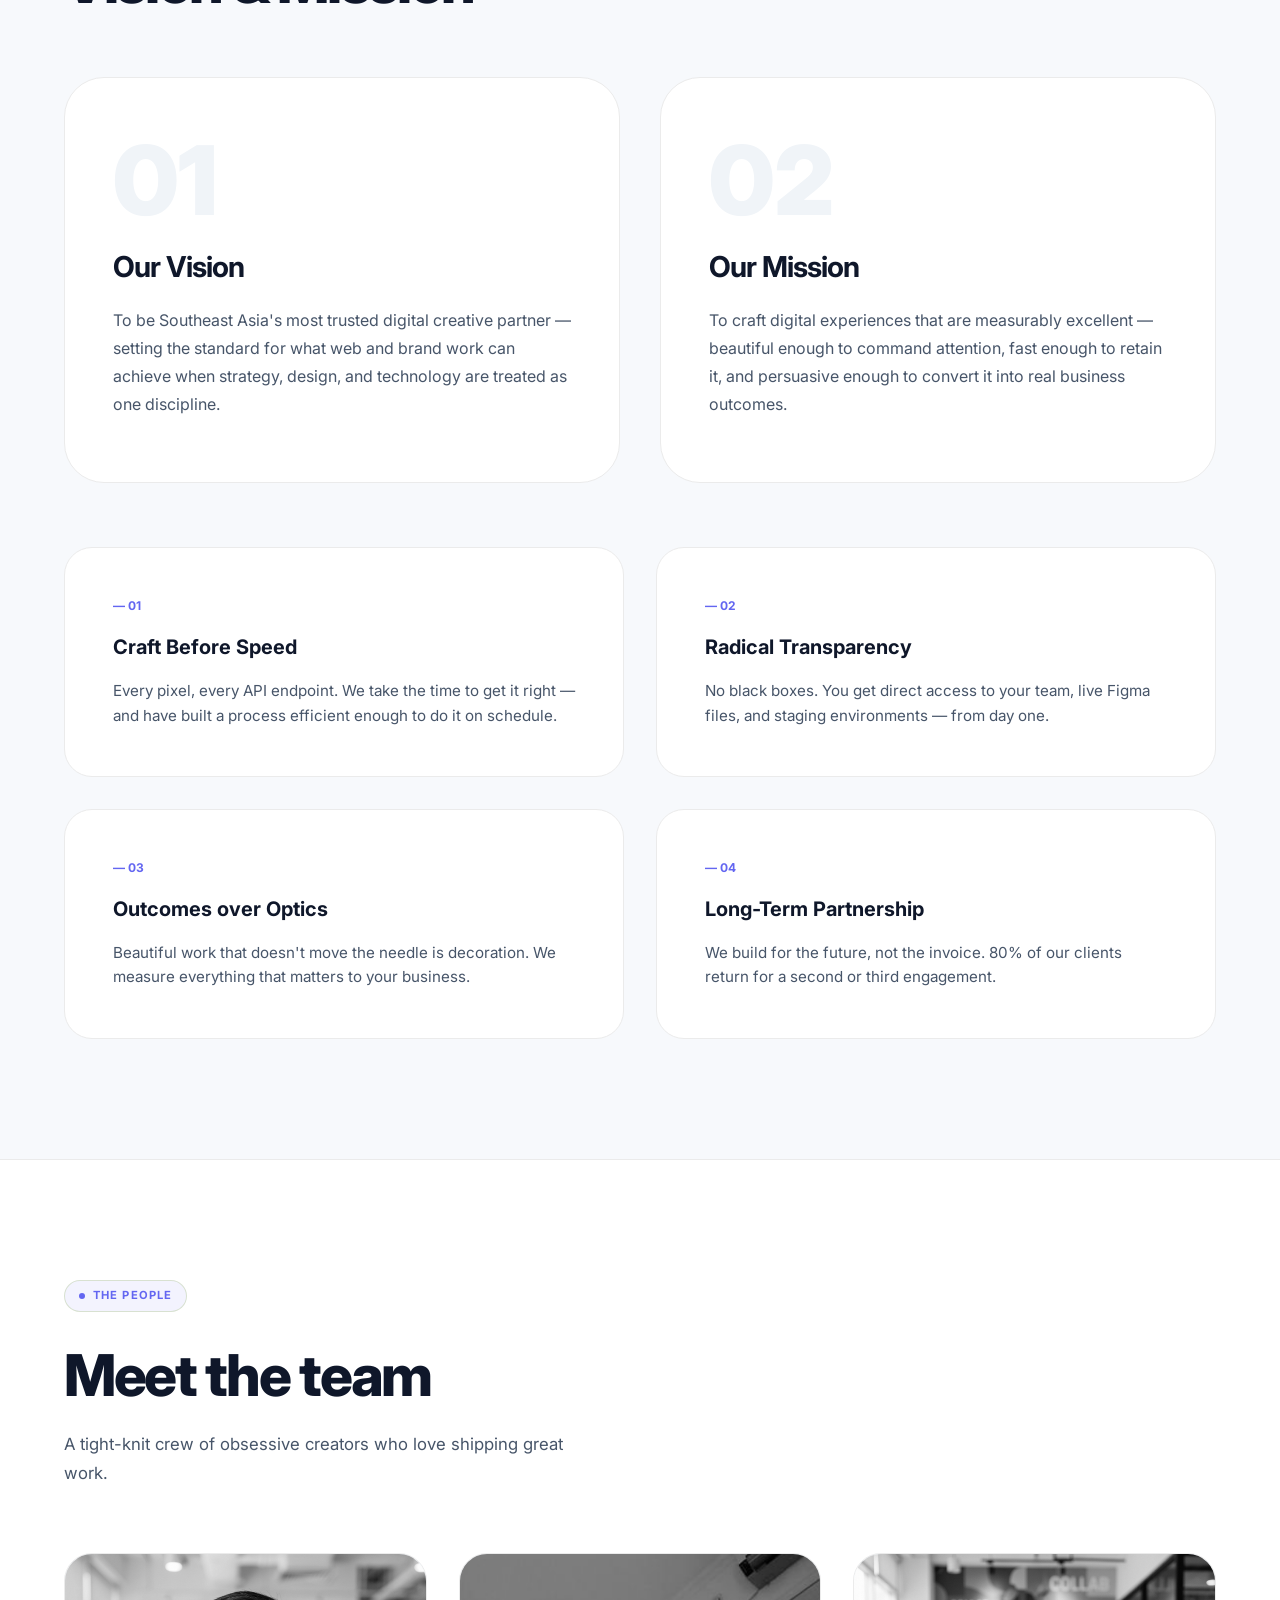
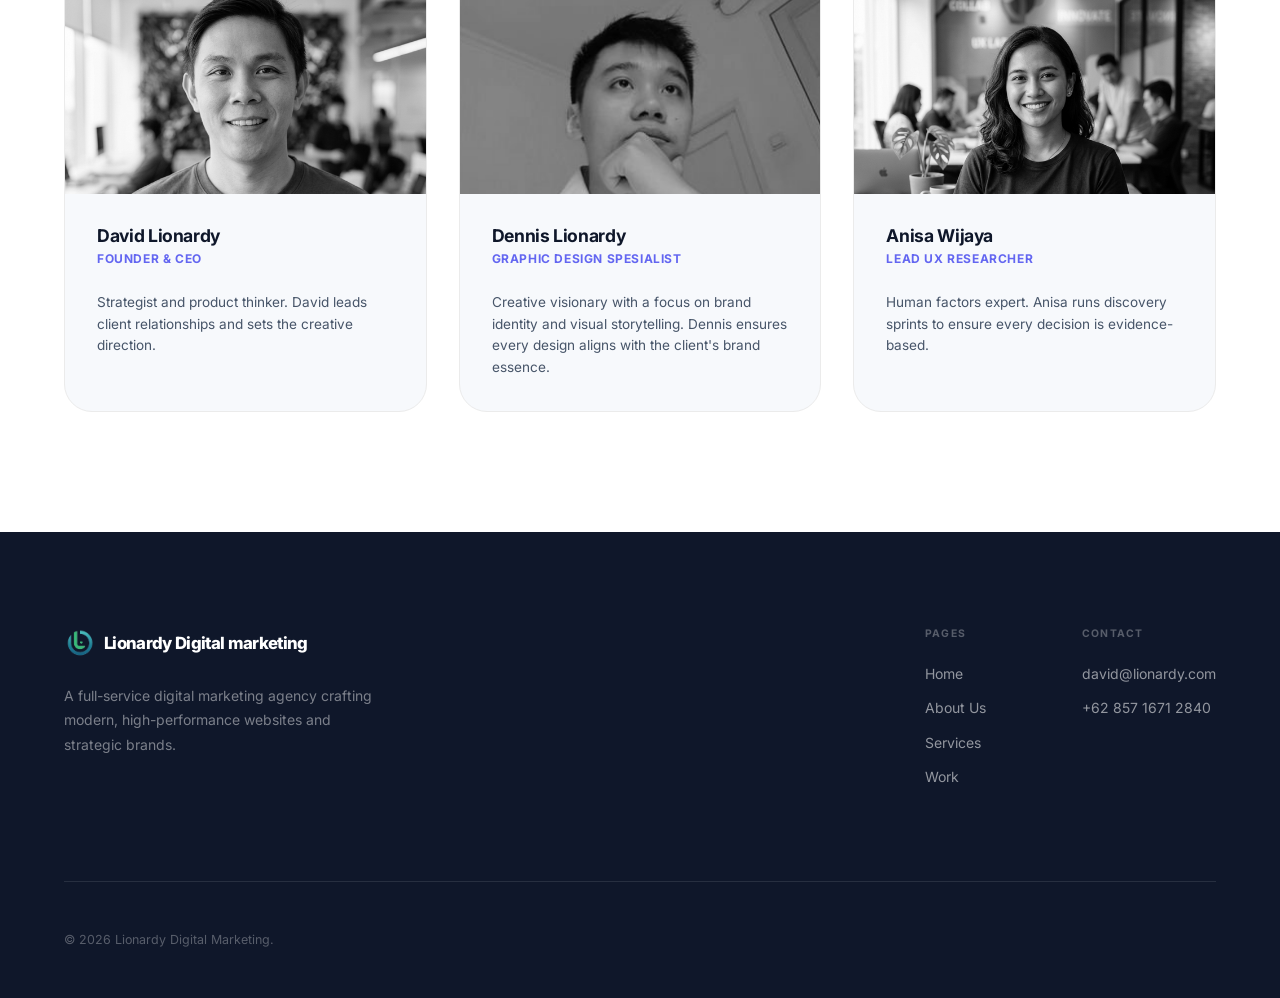
==== commit 5af6ce38: "feat: add SEO rich snippets and update team member to Dennis Lionardy" ====
--- a/about.html
+++ b/about.html
@@ -1,6 +1,8 @@
 <!DOCTYPE html>
 <html lang="en">
 <head>
+  <link rel="icon" type="image/png" href="favicon.png" />
+  <link rel="apple-touch-icon" href="apple-touch-icon.png" />
   <meta charset="UTF-8" />
   <meta name="viewport" content="width=device-width, initial-scale=1.0" />
   <title>About — Lionardy Digital Marketing</title>
@@ -220,11 +222,11 @@
             </div>
           </article>
           <article class="team-card reveal d2">
-            <div class="team-photo"><img src="img/reza.png" alt="Reza Pratama" loading="lazy"></div>
+            <div class="team-photo"><img src="img/dennis.png" alt="Dennis Lionardy" loading="lazy"></div>
             <div class="team-card-body">
-              <h4>Reza Pratama</h4>
-              <div class="team-role">Head of Engineering</div>
-              <p>Full-stack architect obsessed with performance. Reza leads our dev team and code quality.</p>
+              <h4>Dennis Lionardy</h4>
+              <div class="team-role">Graphic design Spesialist</div>
+              <p>Creative visionary with a focus on brand identity and visual storytelling. Dennis ensures every design aligns with the client's brand essence.</p>
             </div>
           </article>
           <article class="team-card reveal d3">
--- a/css/style.css
+++ b/css/style.css
@@ -105,7 +105,7 @@
   background: var(--accent);
   border-radius: 50%;
   pointer-events: none;
-  z-index: 9999;
+  z-index: 20000;
   transform: translate(-50%,-50%);
   transition: width .25s var(--ease-out), height .25s var(--ease-out), opacity .2s;
   top: 0; left: 0;
@@ -117,7 +117,7 @@
   border: 1.5px solid rgba(90,138,0,0.4);
   border-radius: 50%;
   pointer-events: none;
-  z-index: 9998;
+  z-index: 19999;
   transform: translate(-50%,-50%);
   transition: width .38s var(--ease-out), height .38s var(--ease-out), opacity .2s;
   top: 0; left: 0;
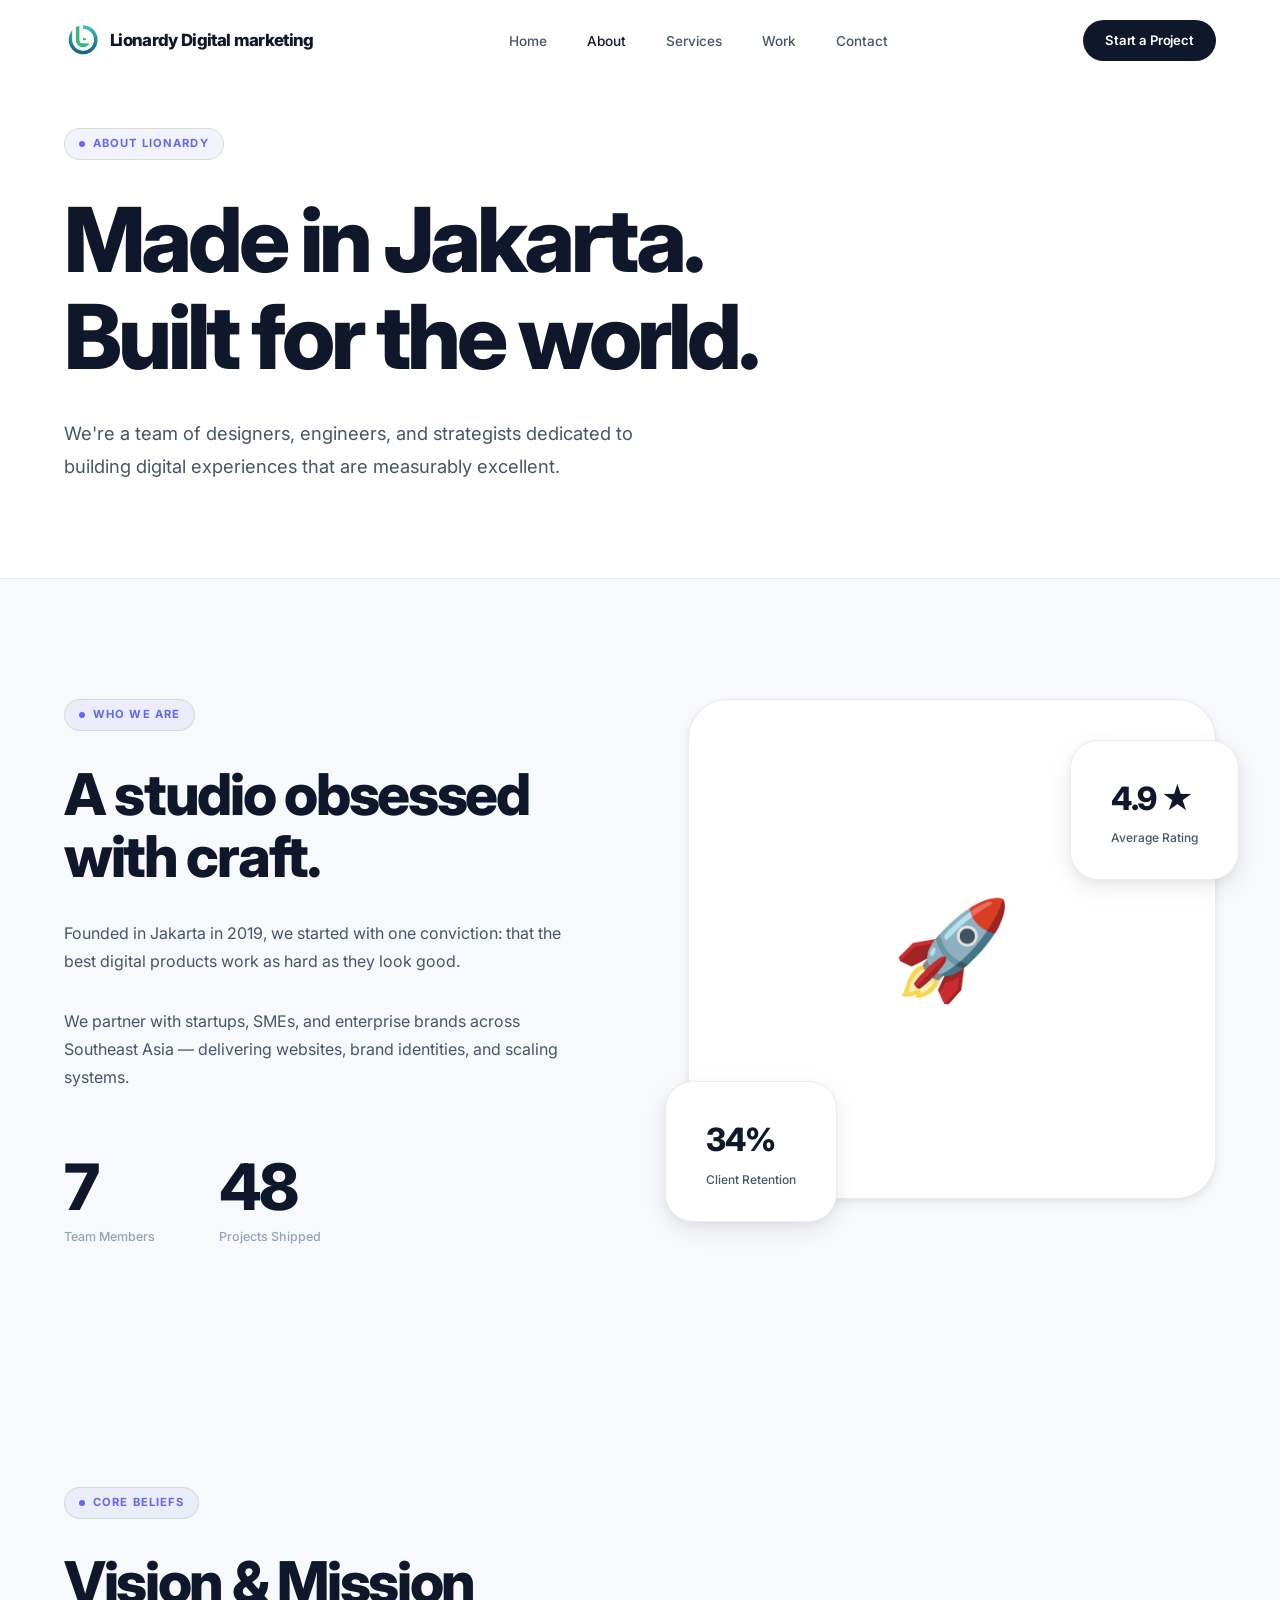
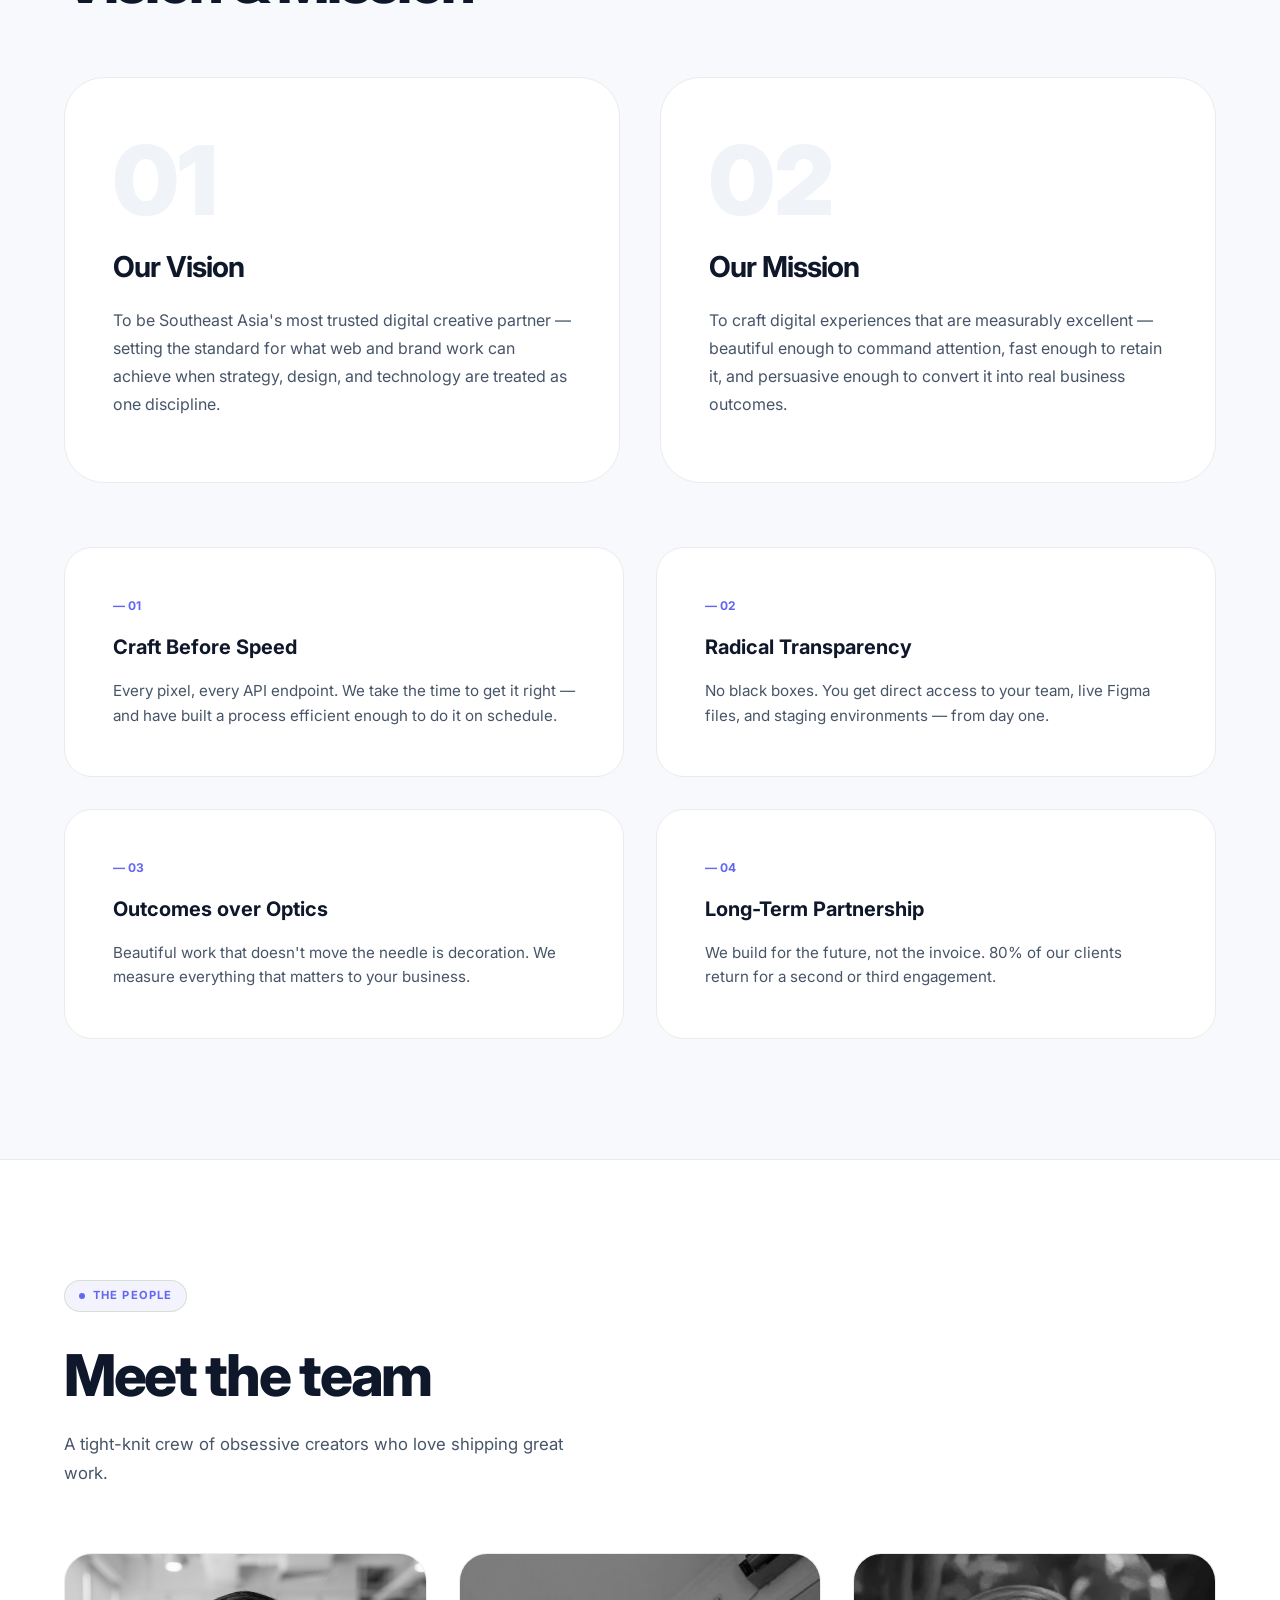
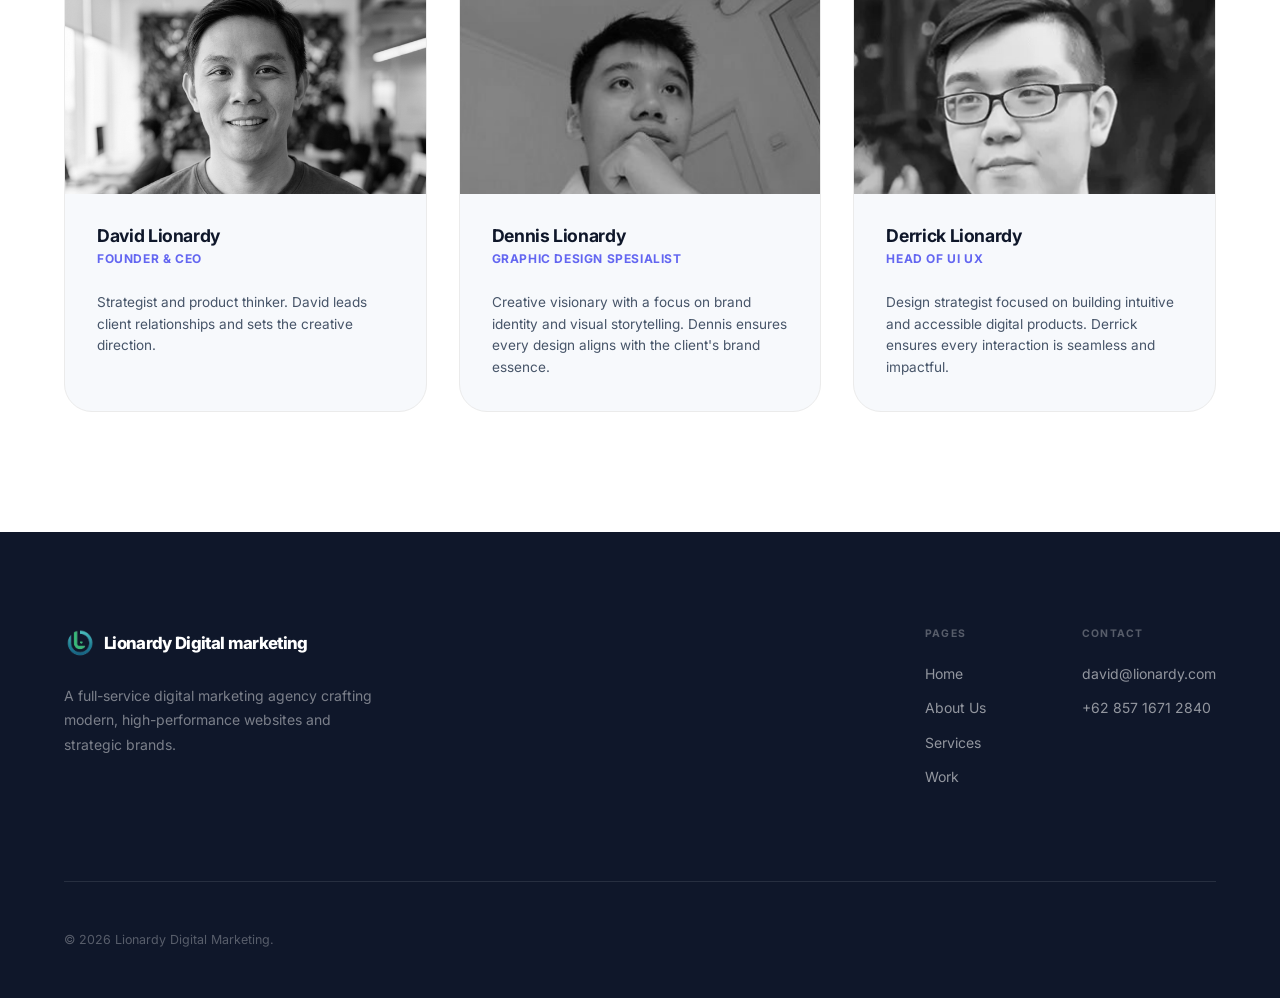
==== commit 814e3460: "feat: update team member from Anisa Wijaya to Derrick Lionardy" ====
--- a/about.html
+++ b/about.html
@@ -230,11 +230,11 @@
             </div>
           </article>
           <article class="team-card reveal d3">
-            <div class="team-photo"><img src="img/anisa.png" alt="Anisa Wijaya" loading="lazy"></div>
+            <div class="team-photo"><img src="img/derrick.png" alt="Derrick Lionardy" loading="lazy"></div>
             <div class="team-card-body">
-              <h4>Anisa Wijaya</h4>
-              <div class="team-role">Lead UX Researcher</div>
-              <p>Human factors expert. Anisa runs discovery sprints to ensure every decision is evidence-based.</p>
+              <h4>Derrick Lionardy</h4>
+              <div class="team-role">Head of UI UX</div>
+              <p>Design strategist focused on building intuitive and accessible digital products. Derrick ensures every interaction is seamless and impactful.</p>
             </div>
           </article>
         </div>
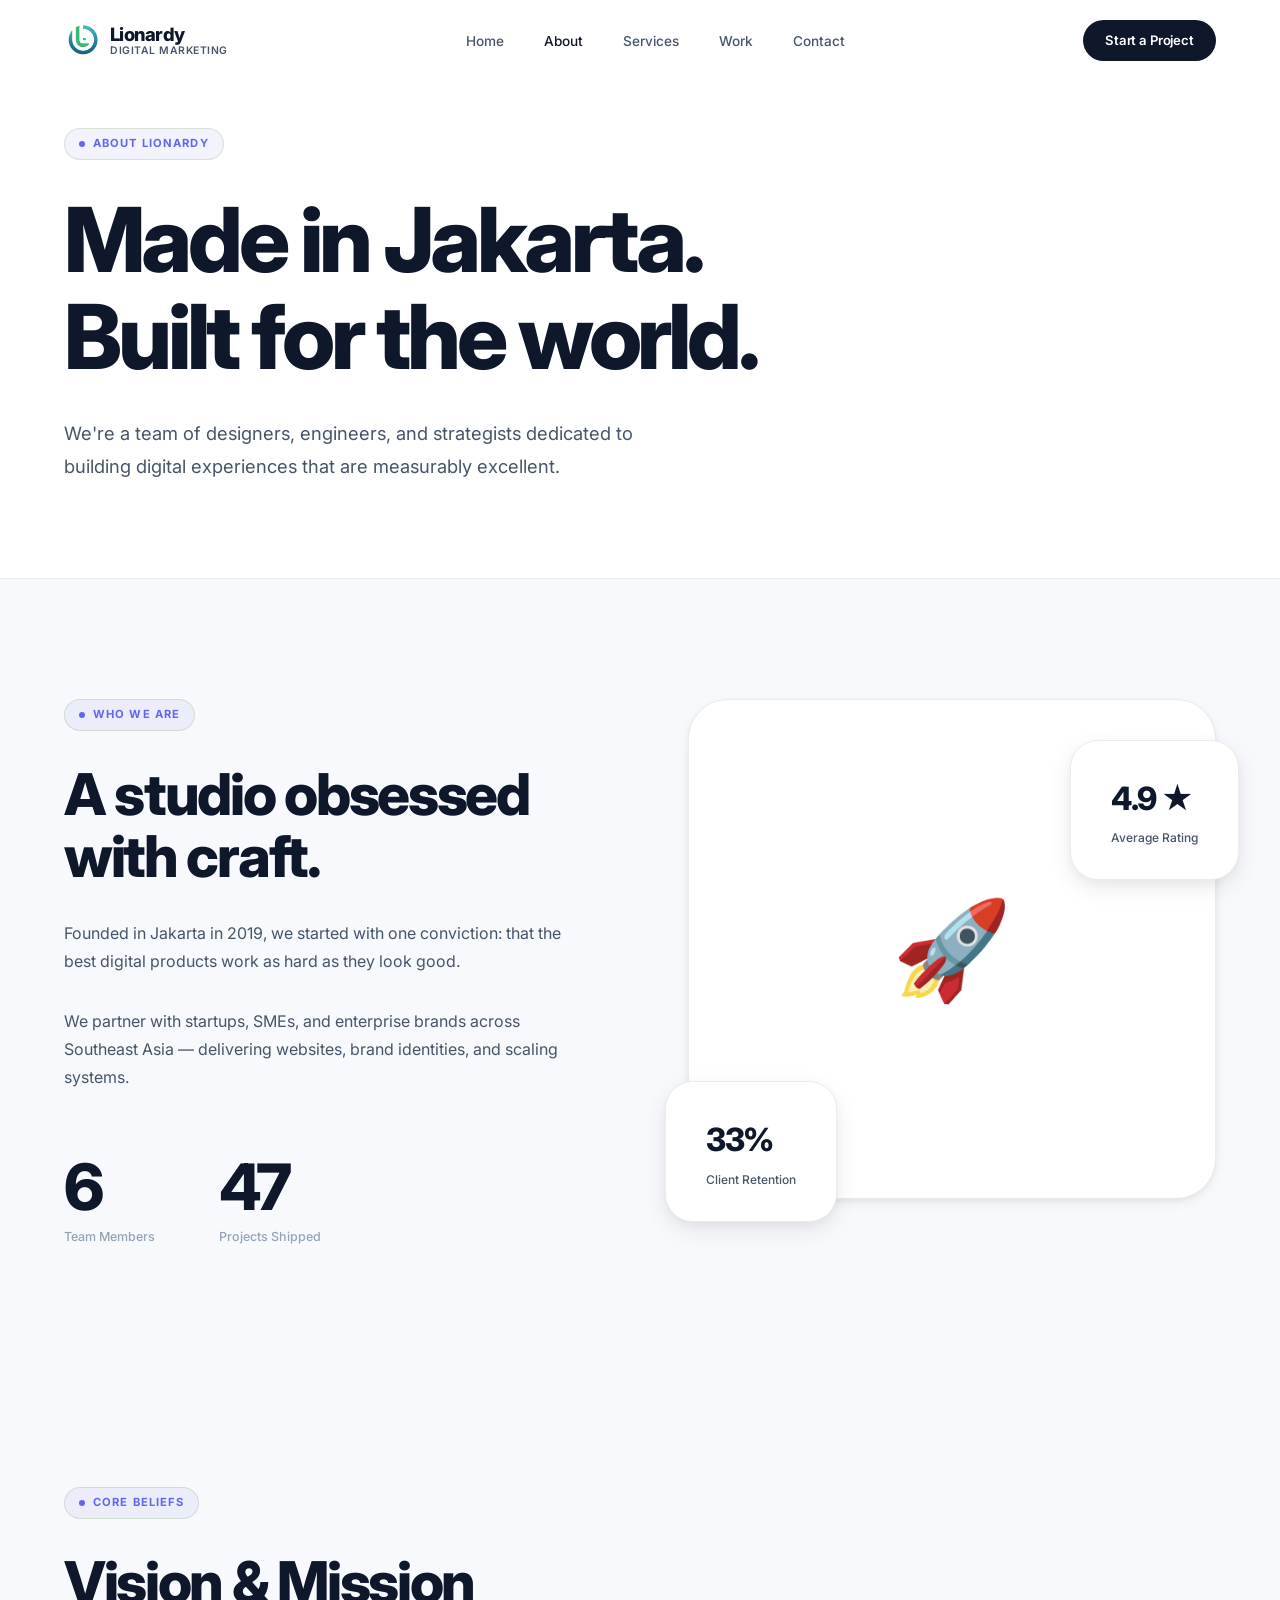
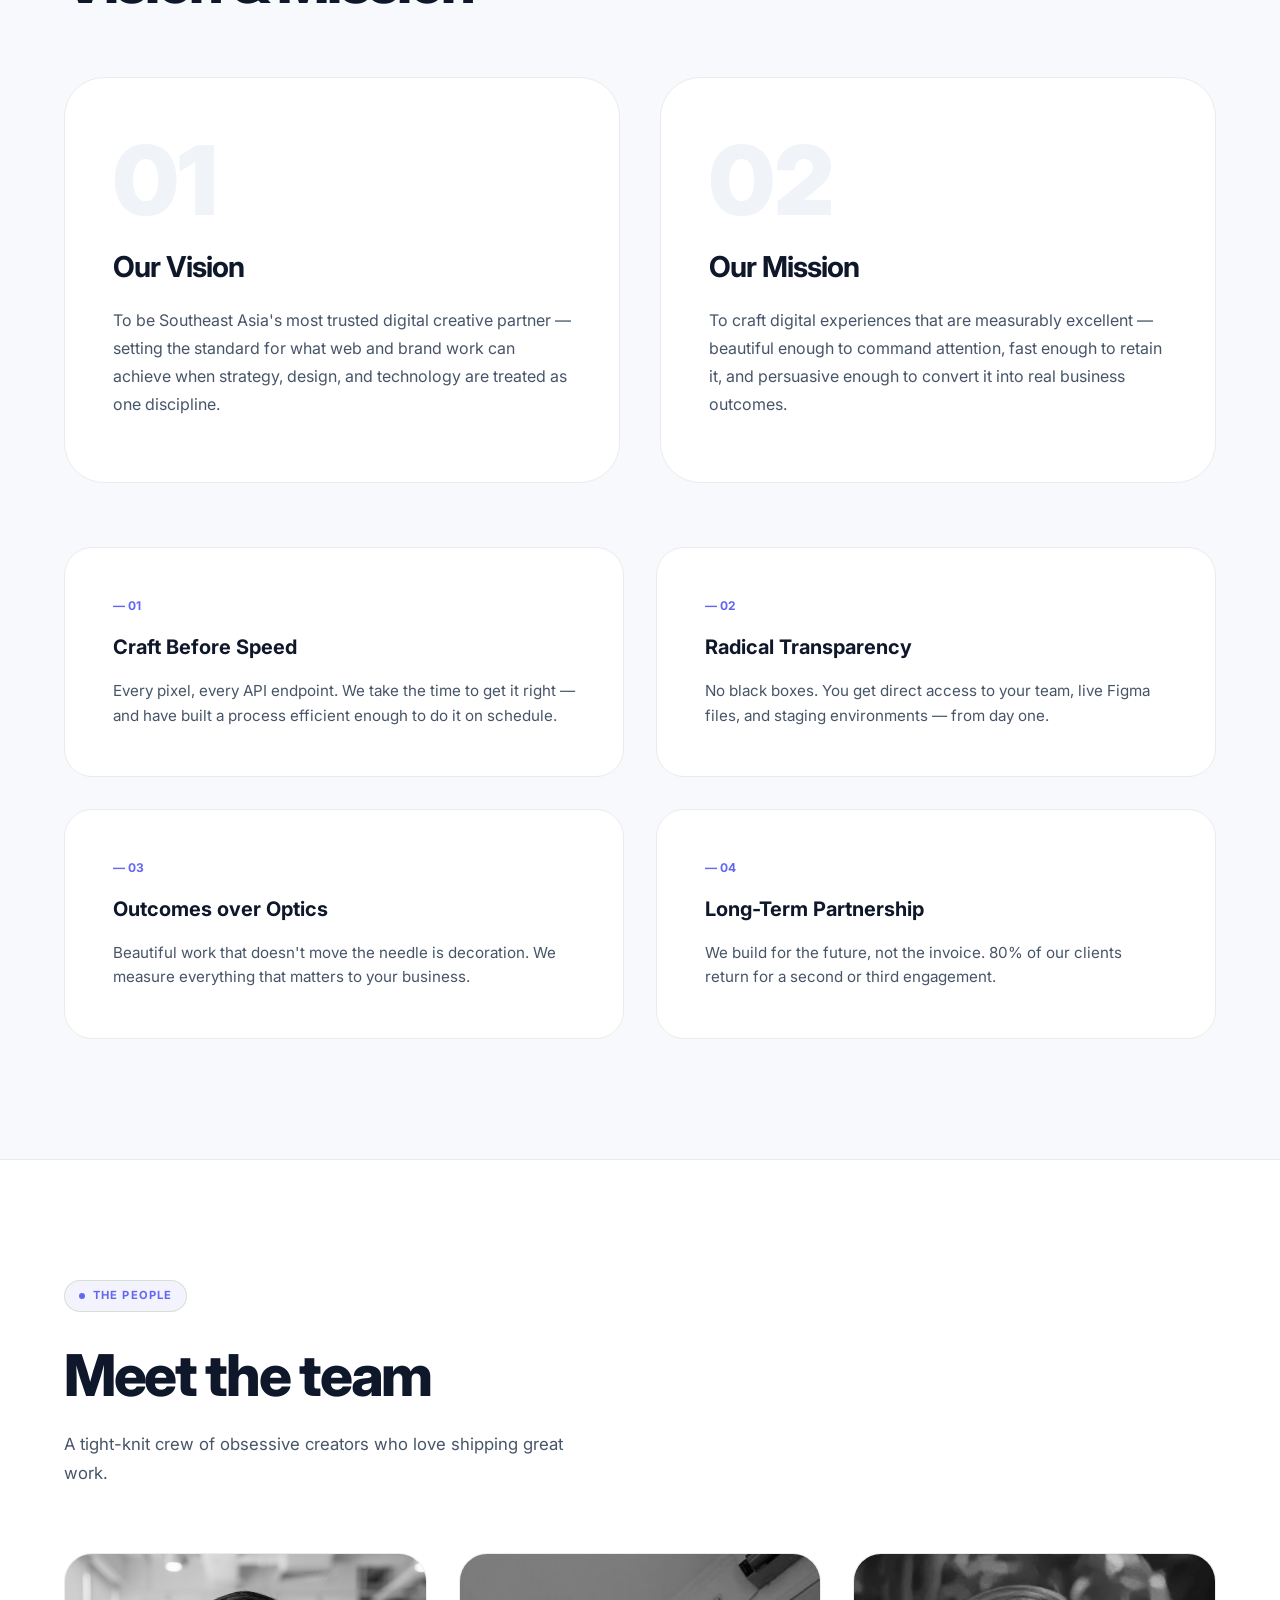
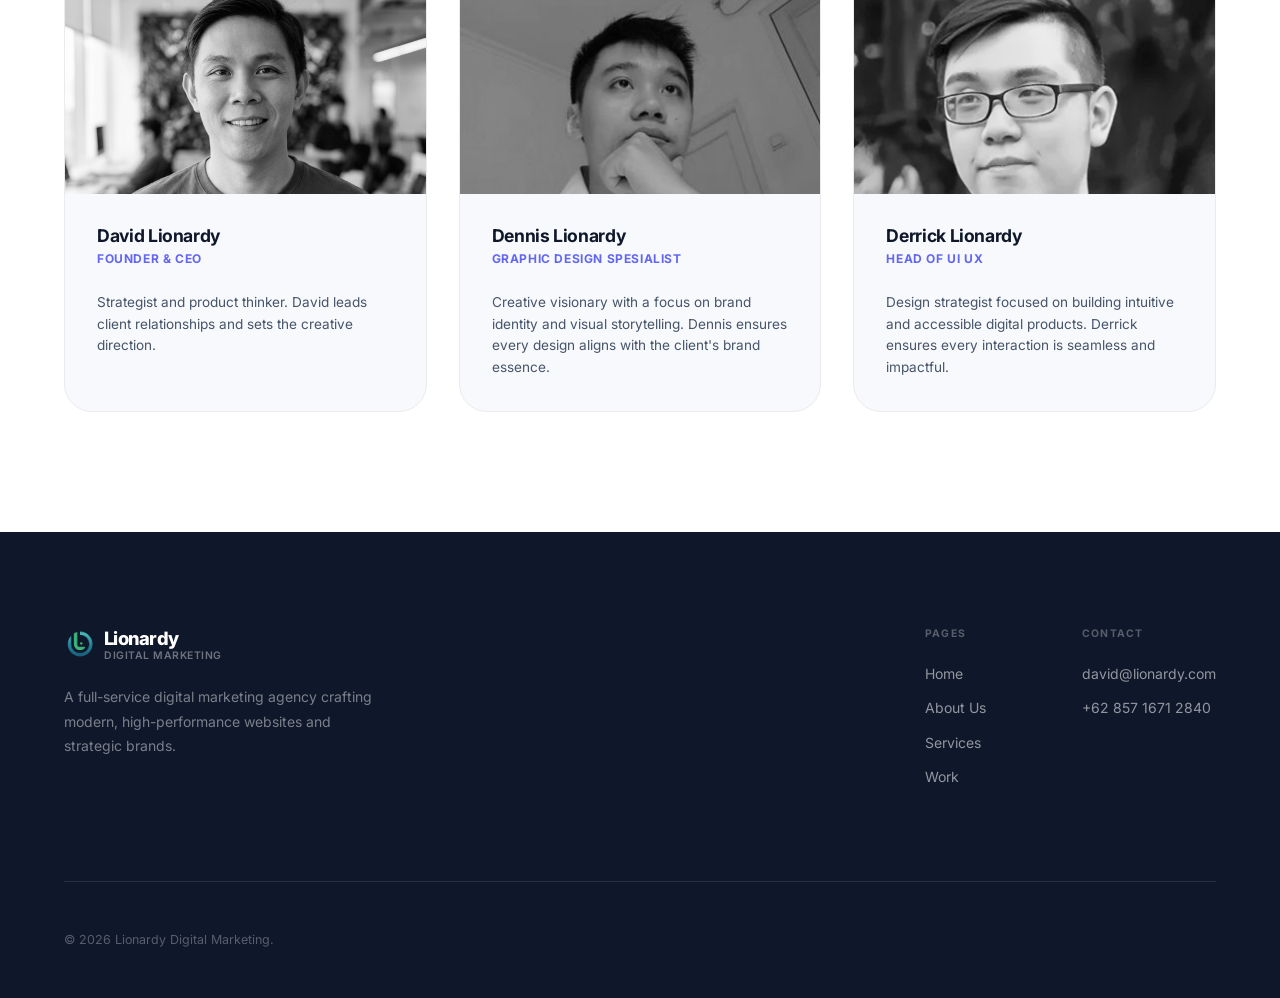
==== commit 83c43c52: "feat: update logo text and fix mobile layout overlap" ====
--- a/about.html
+++ b/about.html
@@ -103,7 +103,10 @@
   <nav id="nav">
     <div class="container">
       <div class="nav-inner">
-        <a href="index.html" class="nav-logo"><img src="img/logo.png" alt="Lionardy Logo" class="logo-img"> Lionardy Digital marketing</a>
+        <a href="index.html" class="nav-logo">
+          <img src="img/logo.png" alt="Lionardy Logo" class="logo-img">
+          <span class="logo-text">Lionardy <small>Digital Marketing</small></span>
+        </a>
         <ul class="nav-links">
           <li><a href="index.html">Home</a></li>
           <li><a href="about.html">About</a></li>
@@ -246,7 +249,10 @@
     <div class="container">
       <div class="footer-top">
         <div class="footer-brand">
-          <a href="index.html" class="footer-logo"><img src="img/logo.png" alt="Lionardy Logo" class="logo-img"> Lionardy Digital marketing</a>
+          <a href="index.html" class="footer-logo">
+            <img src="img/logo.png" alt="Lionardy Logo" class="logo-img">
+            <span class="logo-text">Lionardy <small>Digital Marketing</small></span>
+          </a>
           <p>A full-service digital marketing agency crafting modern, high-performance websites and strategic brands.</p>
         </div>
         <div class="footer-links">
--- a/css/style.css
+++ b/css/style.css
@@ -211,11 +211,29 @@
   display: flex;
   align-items: center;
   gap: var(--sp-1);
-  font-size: 1.05rem;
+  font-size: 1.15rem;
   font-weight: 800;
   letter-spacing: -0.04em;
   color: var(--text-900);
   white-space: nowrap;
+}
+.logo-text {
+  display: flex;
+  flex-direction: column;
+  line-height: 1;
+}
+.logo-text small {
+  font-size: 0.65rem;
+  font-weight: 600;
+  letter-spacing: 0.05em;
+  text-transform: uppercase;
+  color: var(--text-500);
+  margin-top: 2px;
+}
+@media (max-width: 480px) {
+  .logo-text small {
+    display: block;
+  }
 }
 .nav-logo .logo-img {
   height: 38px;
@@ -467,14 +485,12 @@
 }
 .footer-brand { max-width: 320px; }
 .footer-logo {
-  display: flex;
-  align-items: center;
-  gap: var(--sp-1);
-  font-size: 1.05rem;
-  font-weight: 800;
-  letter-spacing: -0.04em;
+  display: flex; align-items: center; gap: var(--sp-1);
+  font-size: 1.15rem; font-weight: 800; letter-spacing: -0.04em;
   margin-bottom: var(--sp-3);
 }
+.footer-logo .logo-text { display: flex; flex-direction: column; line-height: 1.1; }
+.footer-logo .logo-text small { font-size: 0.65rem; font-weight: 600; color: rgba(255,255,255,0.4); text-transform: uppercase; }
 .footer-logo .logo-img { height: 32px; width: auto; }
 .footer-brand p { font-size: 0.875rem; color: rgba(255,255,255,0.45); line-height: 1.75; }
 .footer-links { display: flex; gap: var(--sp-12); flex-shrink: 0; }
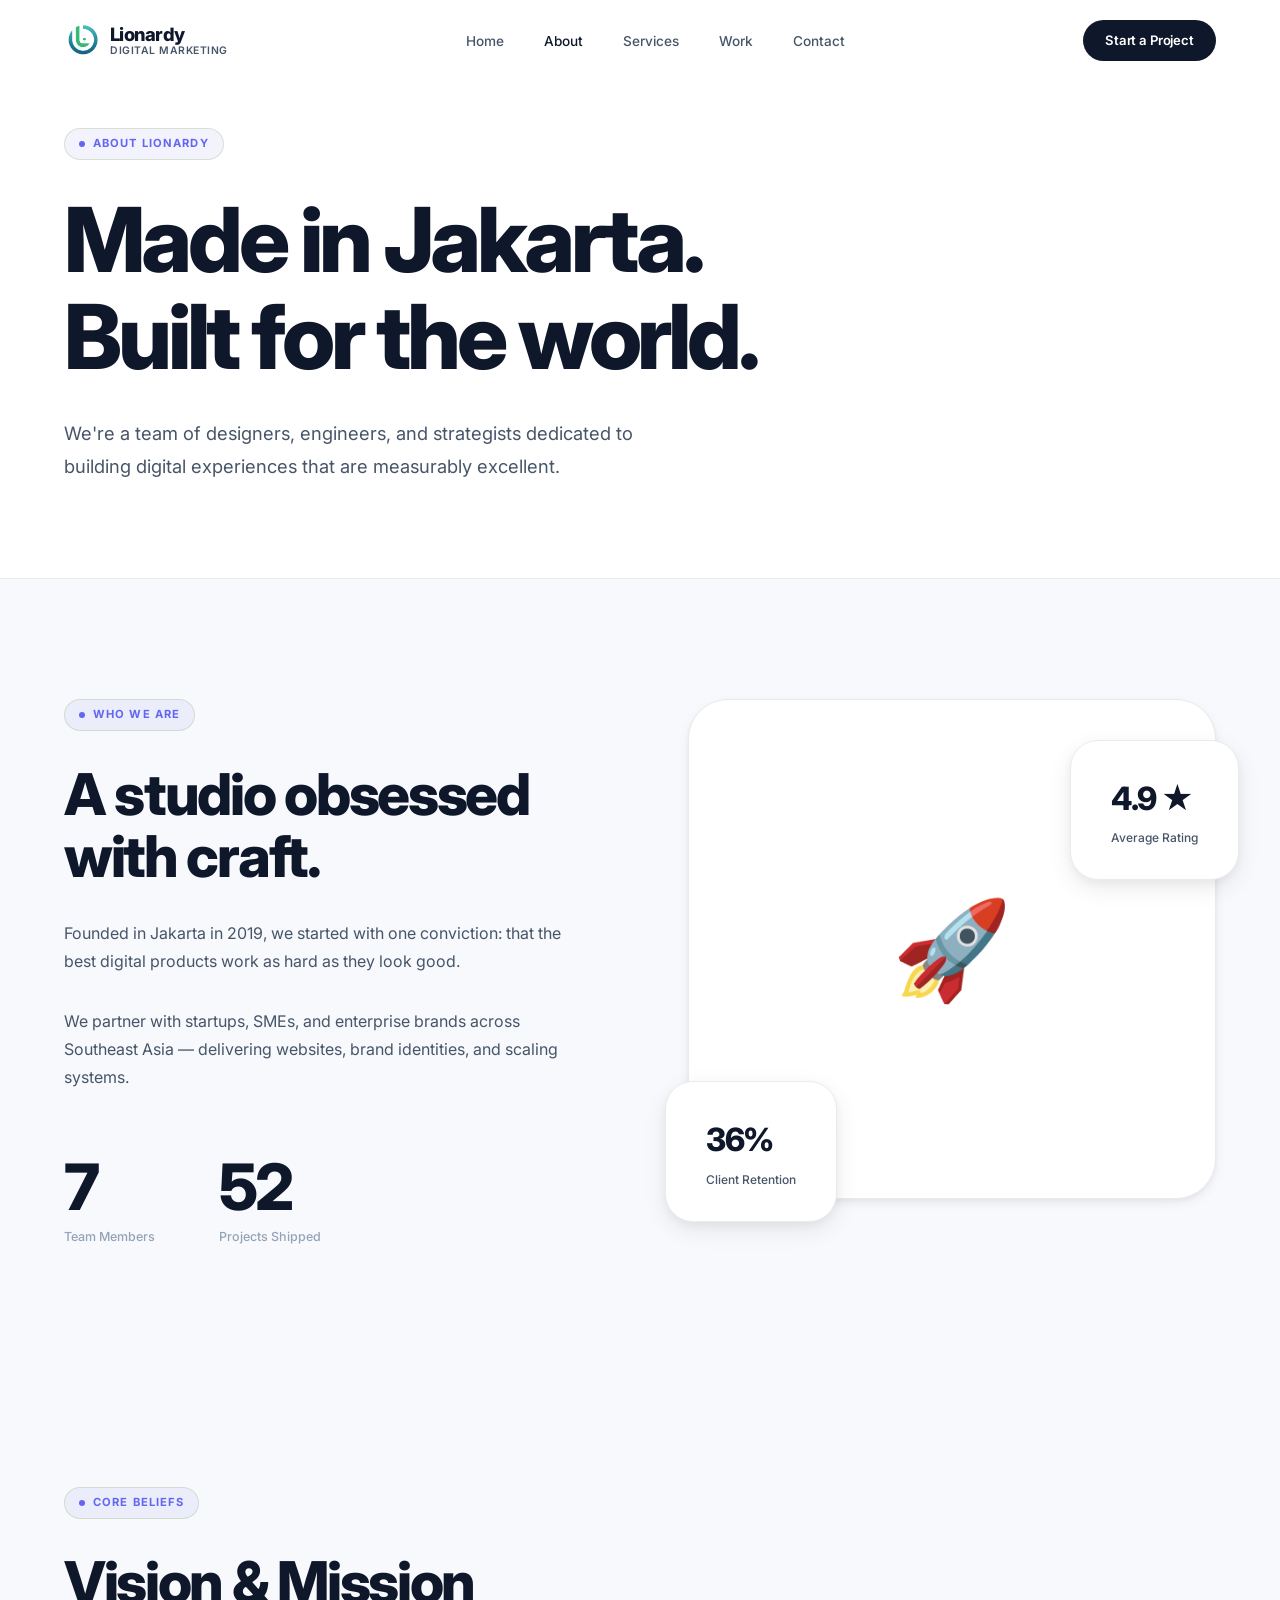
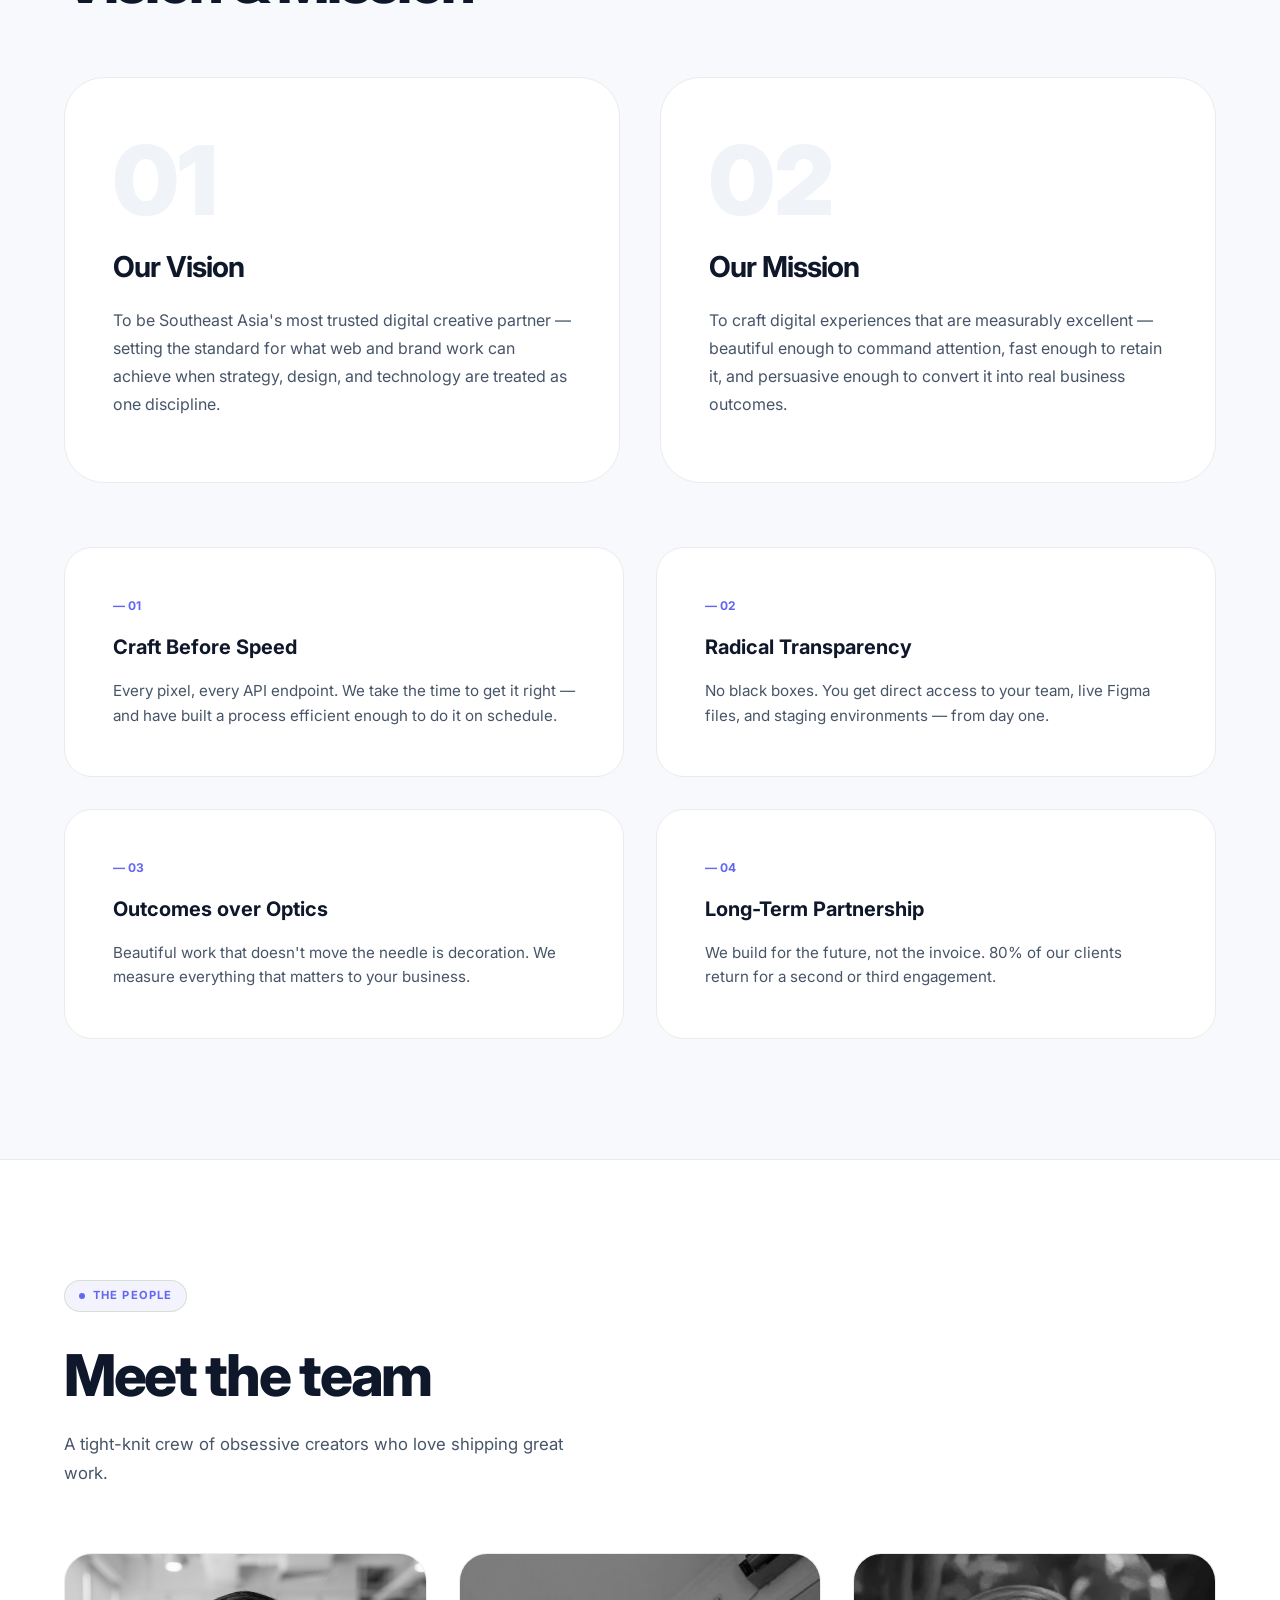
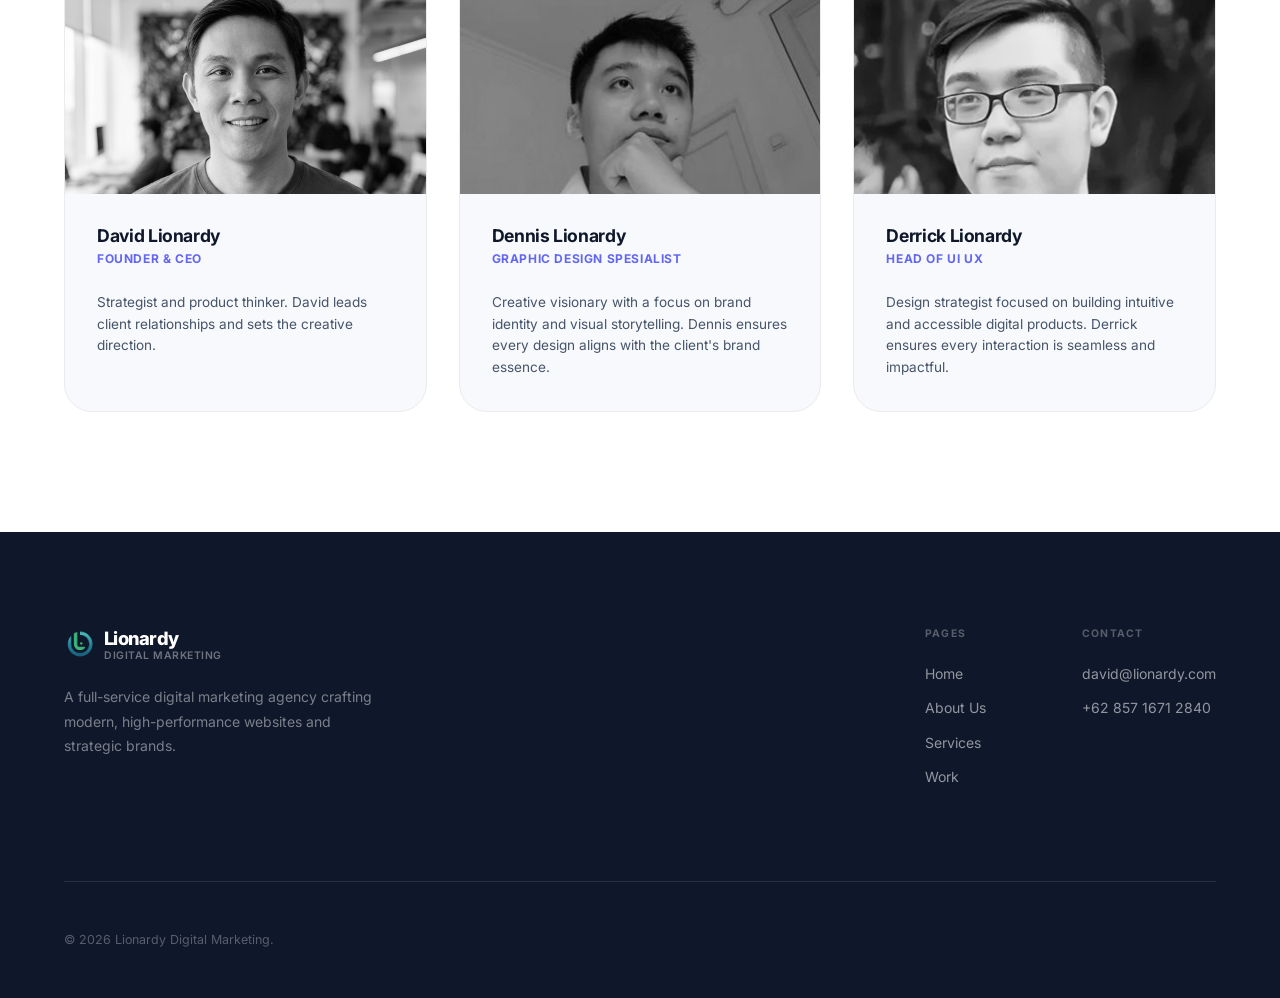
==== commit 63385f9b: "fix: enforce absolute sitewide header & hero consistency; increase mobile logo size & shift toggle" ====
--- a/about.html
+++ b/about.html
@@ -10,10 +10,6 @@
   <link rel="stylesheet" href="css/style.css" />
   <link rel="stylesheet" href="css/animations.css" />
   <style>
-    /* ── ABOUT HEADER ── */
-    .about-hero { padding: var(--sp-16) 0 var(--sp-12); position: relative; background: var(--bg-0); border-bottom: 1px solid var(--border-100); }
-    .about-hero h1 { max-width: 900px; }
-    .about-hero p { margin-top: var(--sp-4); font-size: 1.15rem; max-width: 600px; line-height: 1.75; color: var(--text-500); }
 
     /* ── INTRO ── */
     .intro-grid {
--- a/css/style.css
+++ b/css/style.css
@@ -148,8 +148,9 @@
   margin: 0 auto;
   padding: 0 var(--sp-8);
 }
-@media (max-width: 1024px) { .container { padding: 0 var(--sp-5); } }
-@media (max-width: 640px)  { .container { padding: 0 var(--sp-3); } }
+@media (max-width: 1024px) { .container { padding: 0 var(--sp-6); } }
+@media (max-width: 640px)  { .container { padding: 0 var(--sp-4); } }
+@media (max-width: 480px)  { .container { padding: 0 var(--sp-3); } }
 
 /* ── Section ────────────────────────────── */
 section { padding: var(--section-py) 0; position: relative; }
@@ -231,9 +232,9 @@
   margin-top: 2px;
 }
 @media (max-width: 480px) {
-  .logo-text small {
-    display: block;
-  }
+  .logo-text small { display: block; font-size: 0.65rem; }
+  .nav-logo { font-size: 1.2rem; }
+  .logo-img { height: 42px !important; }
 }
 .nav-logo .logo-img {
   height: 38px;
@@ -265,6 +266,7 @@
   font-size: 0.82rem;
   font-weight: 600;
   letter-spacing: -0.01em;
+  white-space: nowrap;
   transition: background var(--t-fast), transform var(--t-med), box-shadow var(--t-med);
 }
 .btn-nav:hover {
@@ -314,8 +316,30 @@
 .nav-mobile a:hover { color: var(--accent); }
 
 @media (max-width: 900px) {
-  .nav-links, .btn-nav { display: none; }
+  .nav-links { display: none; }
   .nav-toggle { display: flex; }
+  .btn-nav { 
+    display: inline-flex; 
+    padding: 8px 16px; 
+    font-size: 0.75rem;
+    margin-right: 0;
+  }
+}
+@media (max-width: 480px) {
+  .btn-nav { 
+    padding: 6px 12px; 
+    font-size: 0.7rem;
+  }
+  .nav-inner { gap: 10px; }
+  .nav-toggle { margin-right: 18px; }
+}
+@media (max-width: 360px) {
+  .nav-logo { font-size: 1rem; }
+  .logo-img { height: 34px !important; }
+  .logo-text small { font-size: 0.55rem; }
+  .btn-nav { padding: 5px 8px; font-size: 0.65rem; }
+  .nav-inner { gap: 5px; }
+  .nav-toggle { margin-right: 11px; }
 }
 
 /* =========================================
@@ -533,13 +557,13 @@
 /* =========================================
    PAGE HERO (inner pages)
    ========================================= */
-.page-hero {
-  padding: 160px 0 80px;
+.page-hero, .about-hero, .services-hero {
+  padding: var(--sp-16) 0 var(--sp-12);
   position: relative;
   background: var(--bg-0);
   border-bottom: 1px solid var(--border-100);
 }
-.page-hero p { margin-top: var(--sp-3); font-size: 1.1rem; max-width: 560px; color: var(--text-500); }
+.page-hero p, .about-hero p, .services-hero p { margin-top: var(--sp-4); font-size: 1.15rem; max-width: 600px; line-height: 1.75; color: var(--text-500); }
 
 /* =========================================
    MARQUEE
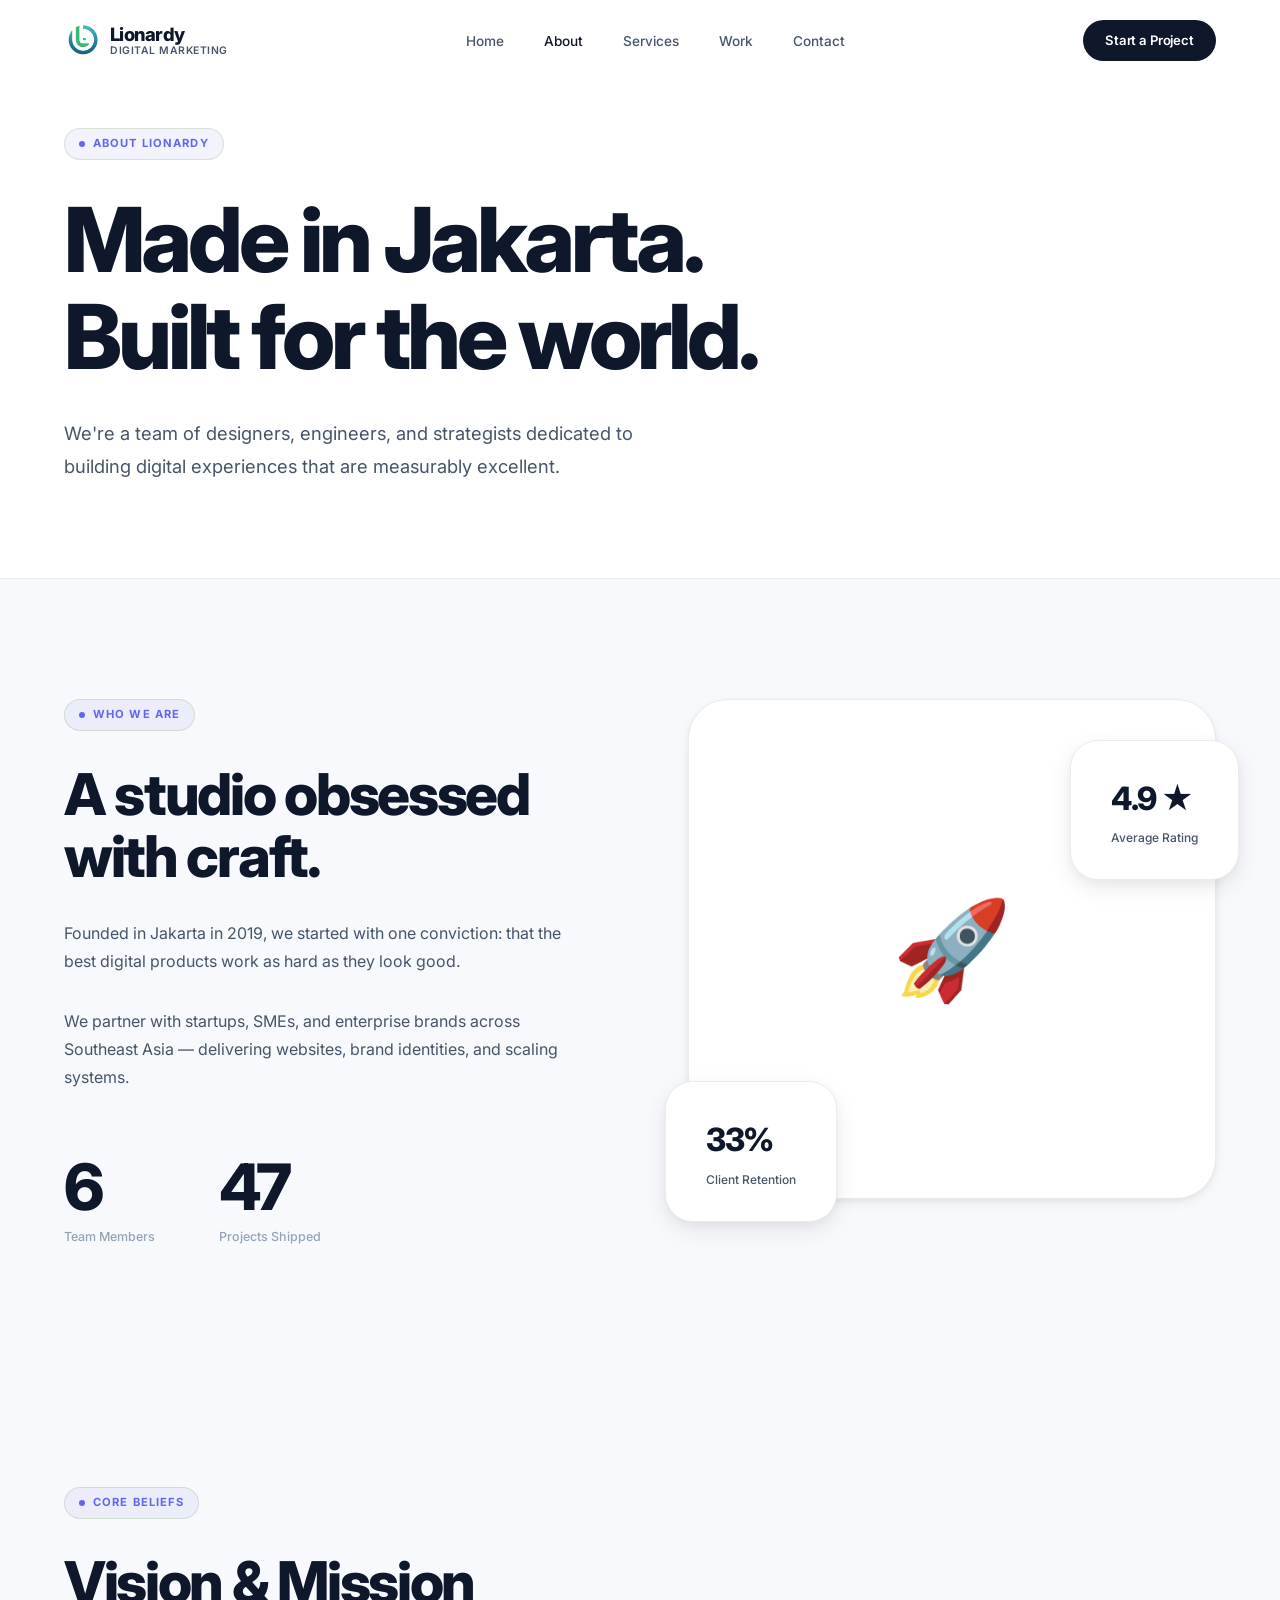
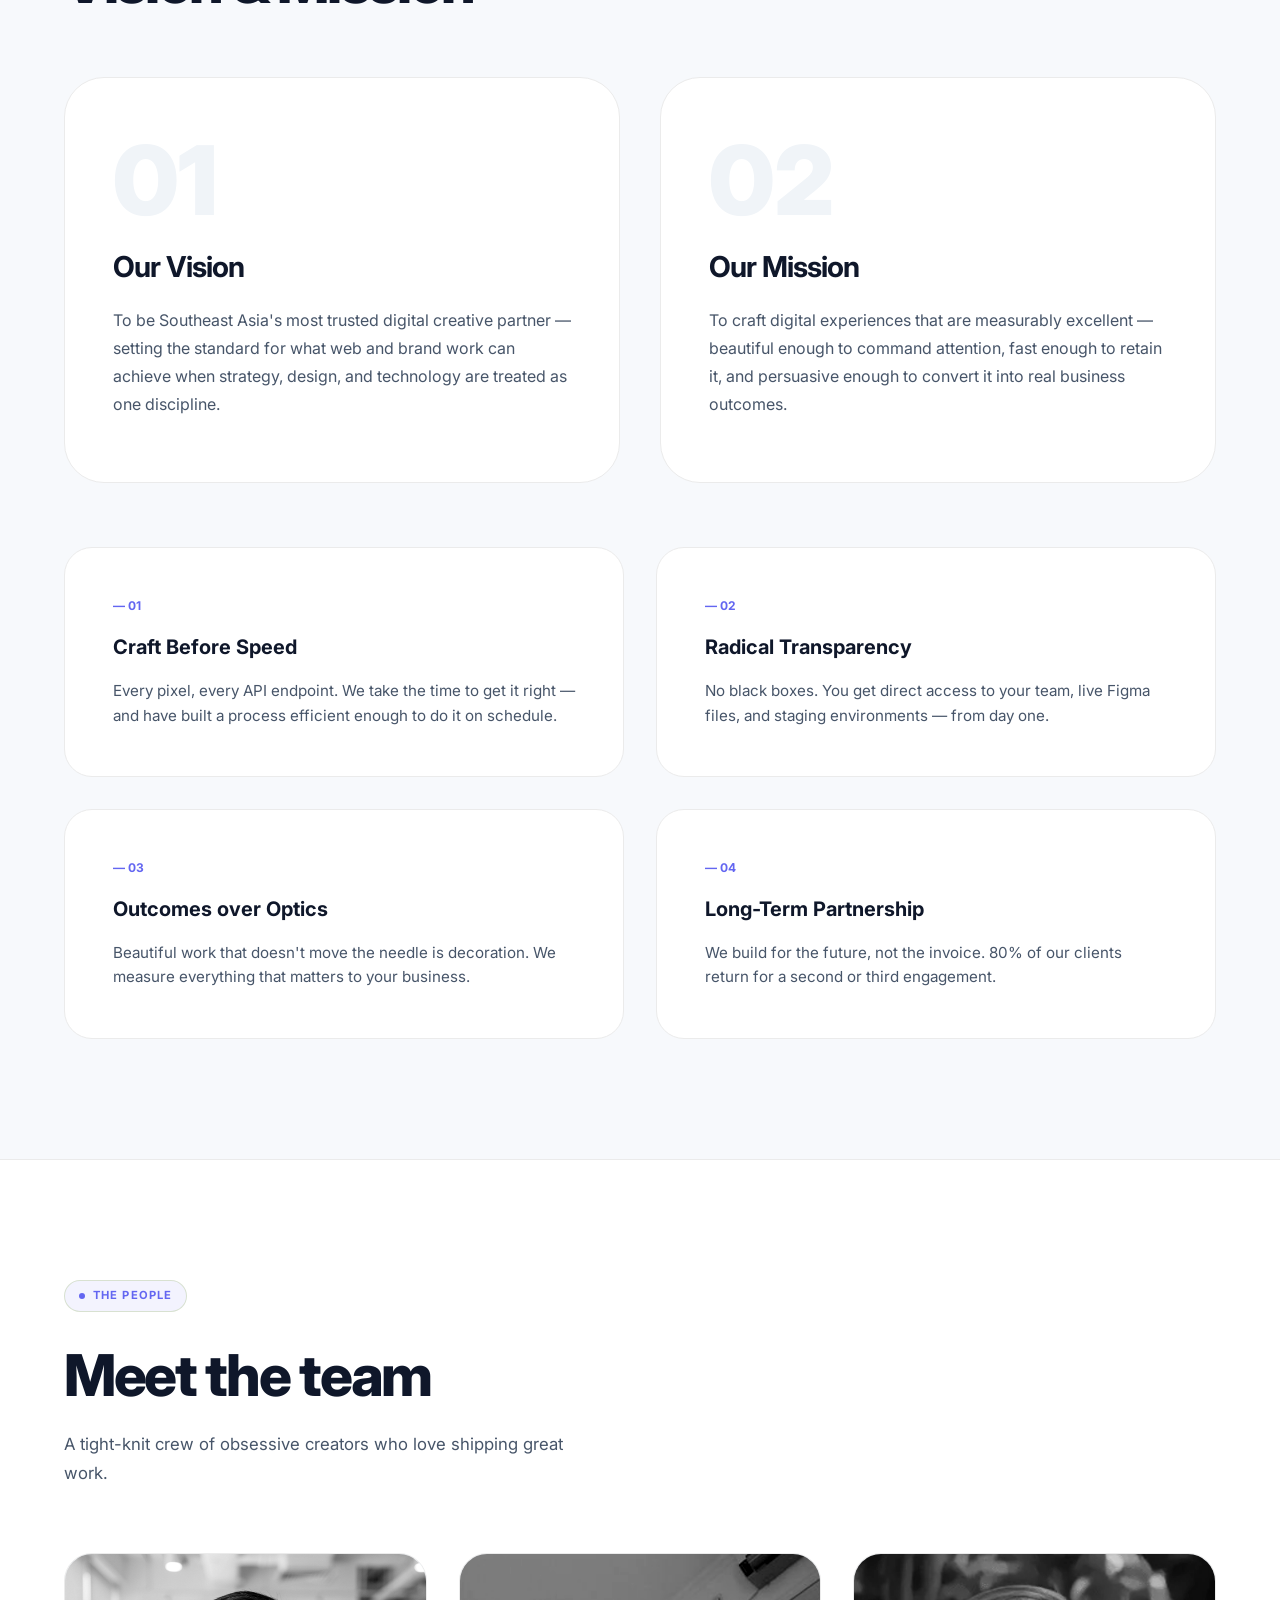
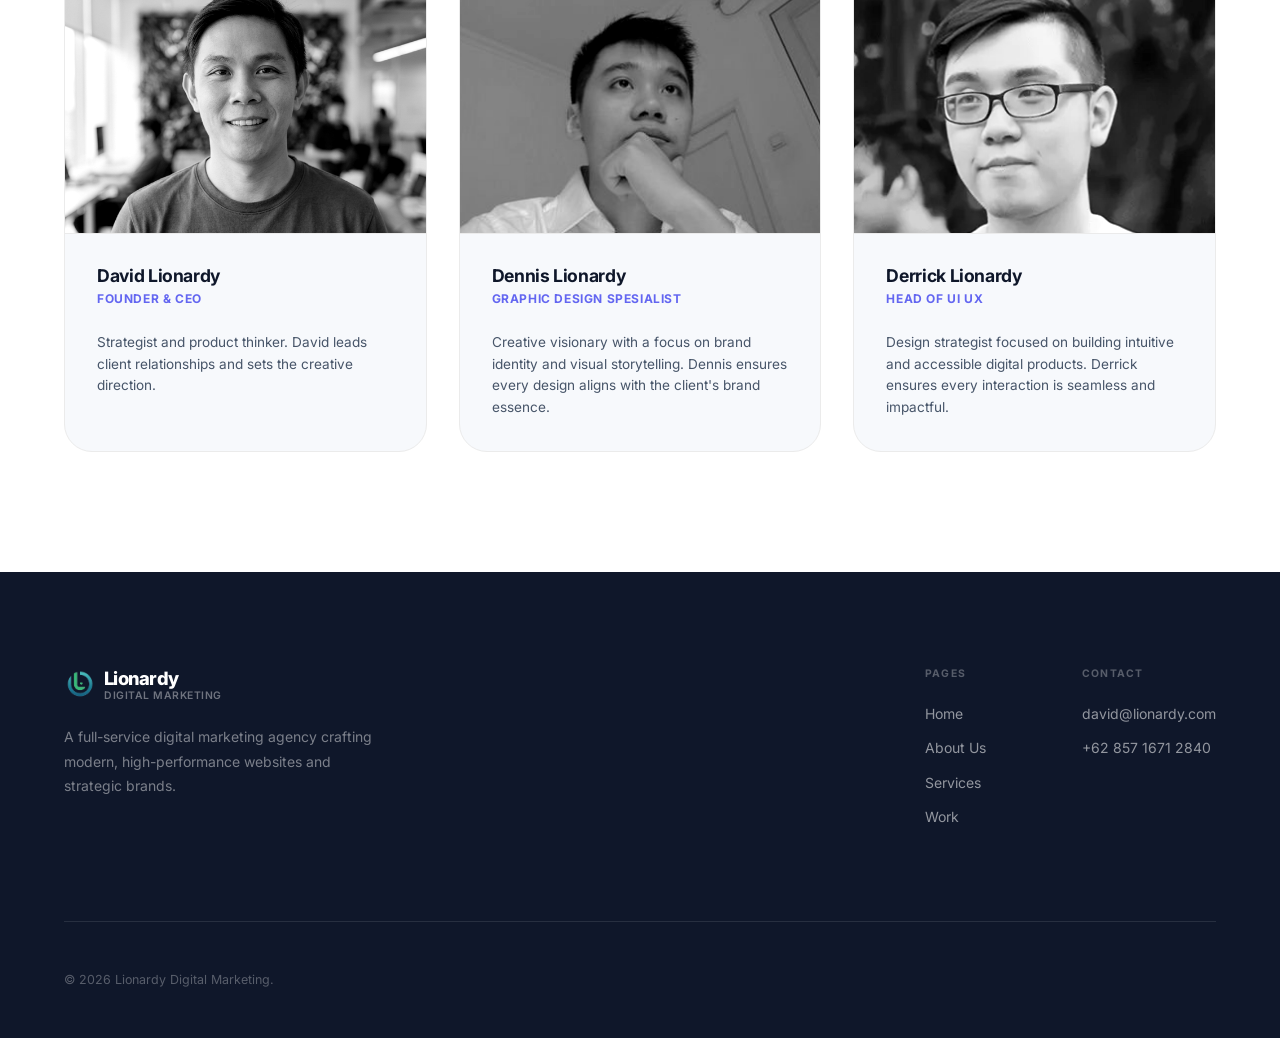
==== commit 17291283: "style: update team section to 'startup headshot' aesthetic" ====
--- a/about.html
+++ b/about.html
@@ -64,14 +64,15 @@
     }
     .team-card:hover { border-color: var(--border-200); transform: translateY(-4px); box-shadow: var(--shadow-sm); }
     .team-photo {
-      height: 240px; display: flex; align-items: center; justify-content: center;
-      font-size: 4rem; background: var(--bg-2); position: relative; overflow: hidden;
+      height: 280px; display: flex; align-items: center; justify-content: center;
+      background: var(--bg-2); position: relative; overflow: hidden;
+      border-bottom: 1px solid var(--border-100);
     }
     .team-photo img {
       width: 100%; height: 100%; object-fit: cover; object-position: center top; transition: transform var(--t-slow), filter var(--t-slow);
-      filter: grayscale(100%);
-    }
-    .team-card:hover .team-photo img { transform: scale(1.05); filter: grayscale(0%); }
+      filter: grayscale(100%) contrast(1.1);
+    }
+    .team-card:hover .team-photo img { transform: scale(1.08); filter: grayscale(0%) contrast(1); }
     .team-card-body { padding: var(--sp-4); }
     .team-card-body h4 { font-size: 1.1rem; margin-bottom: 4px; }
     .team-role { font-size: 0.75rem; color: var(--accent); font-weight: 700; text-transform: uppercase; margin-bottom: var(--sp-3); letter-spacing: 0.05em; }
